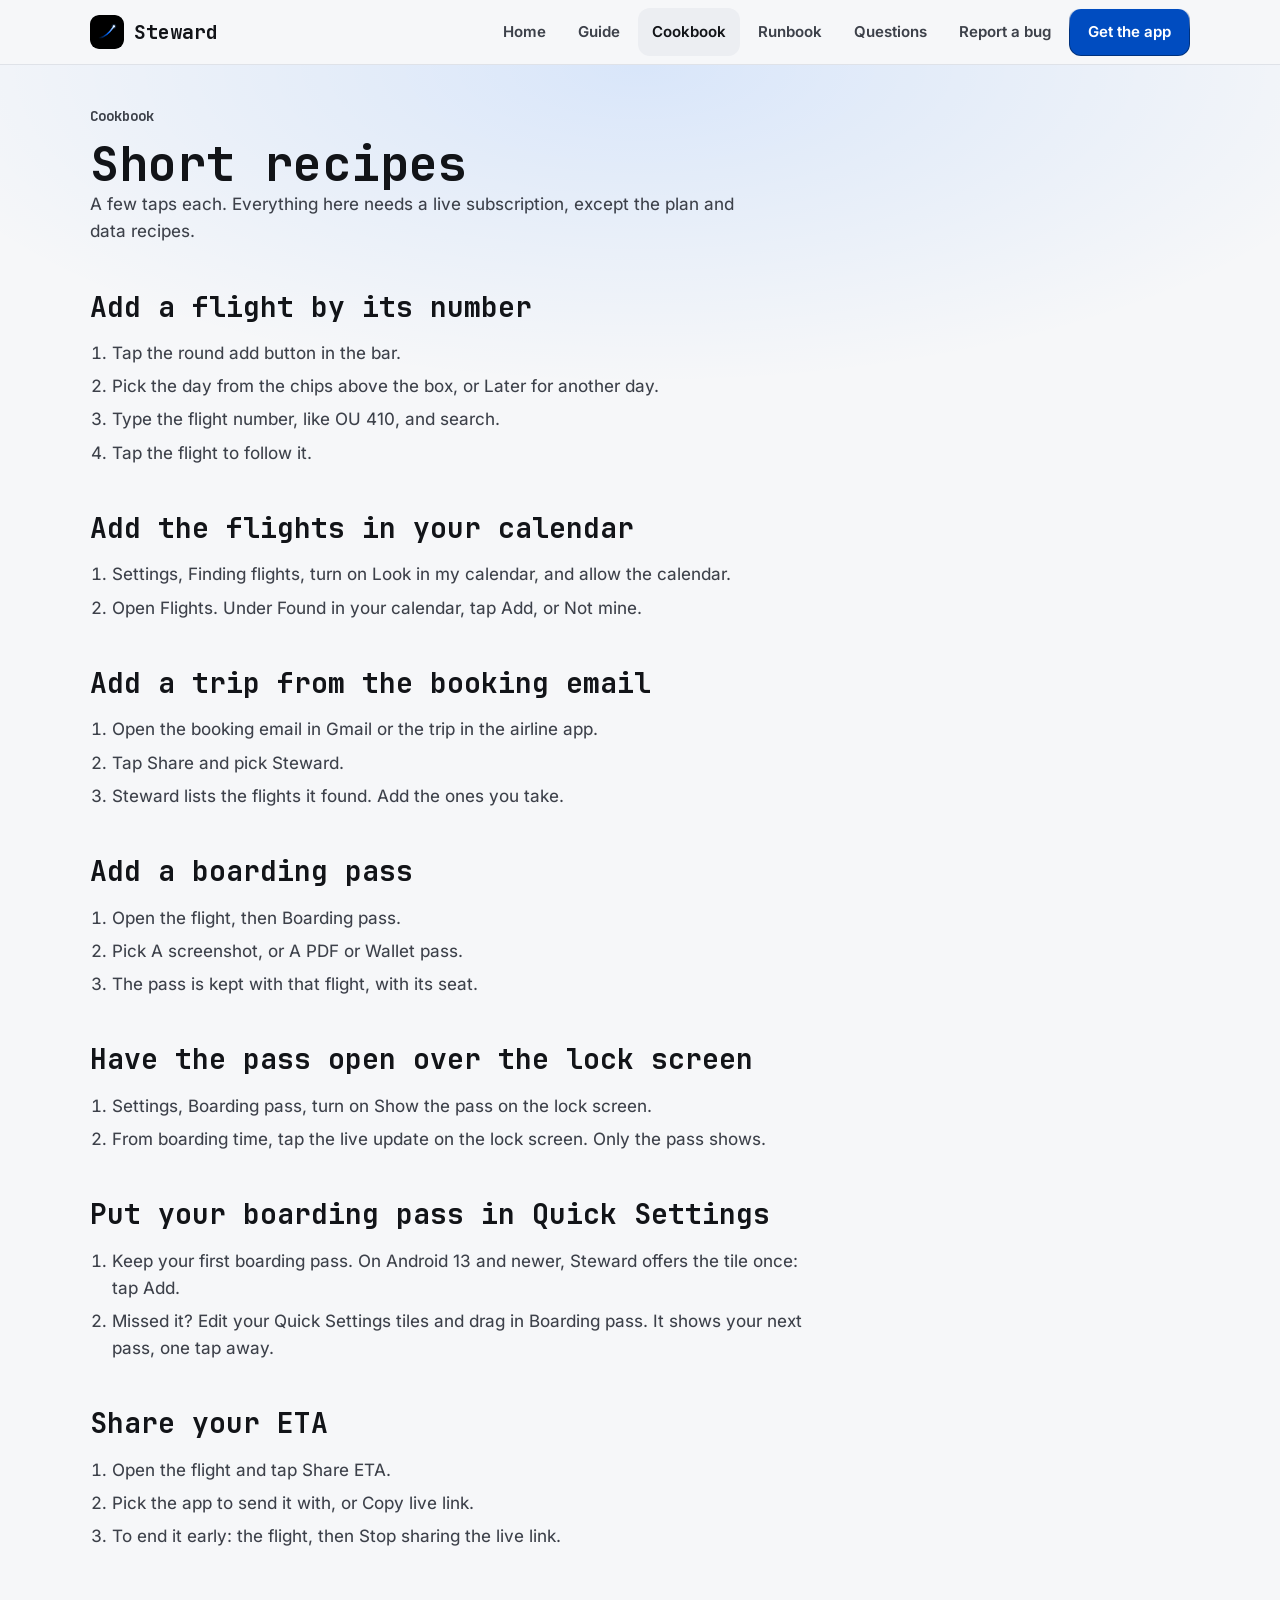
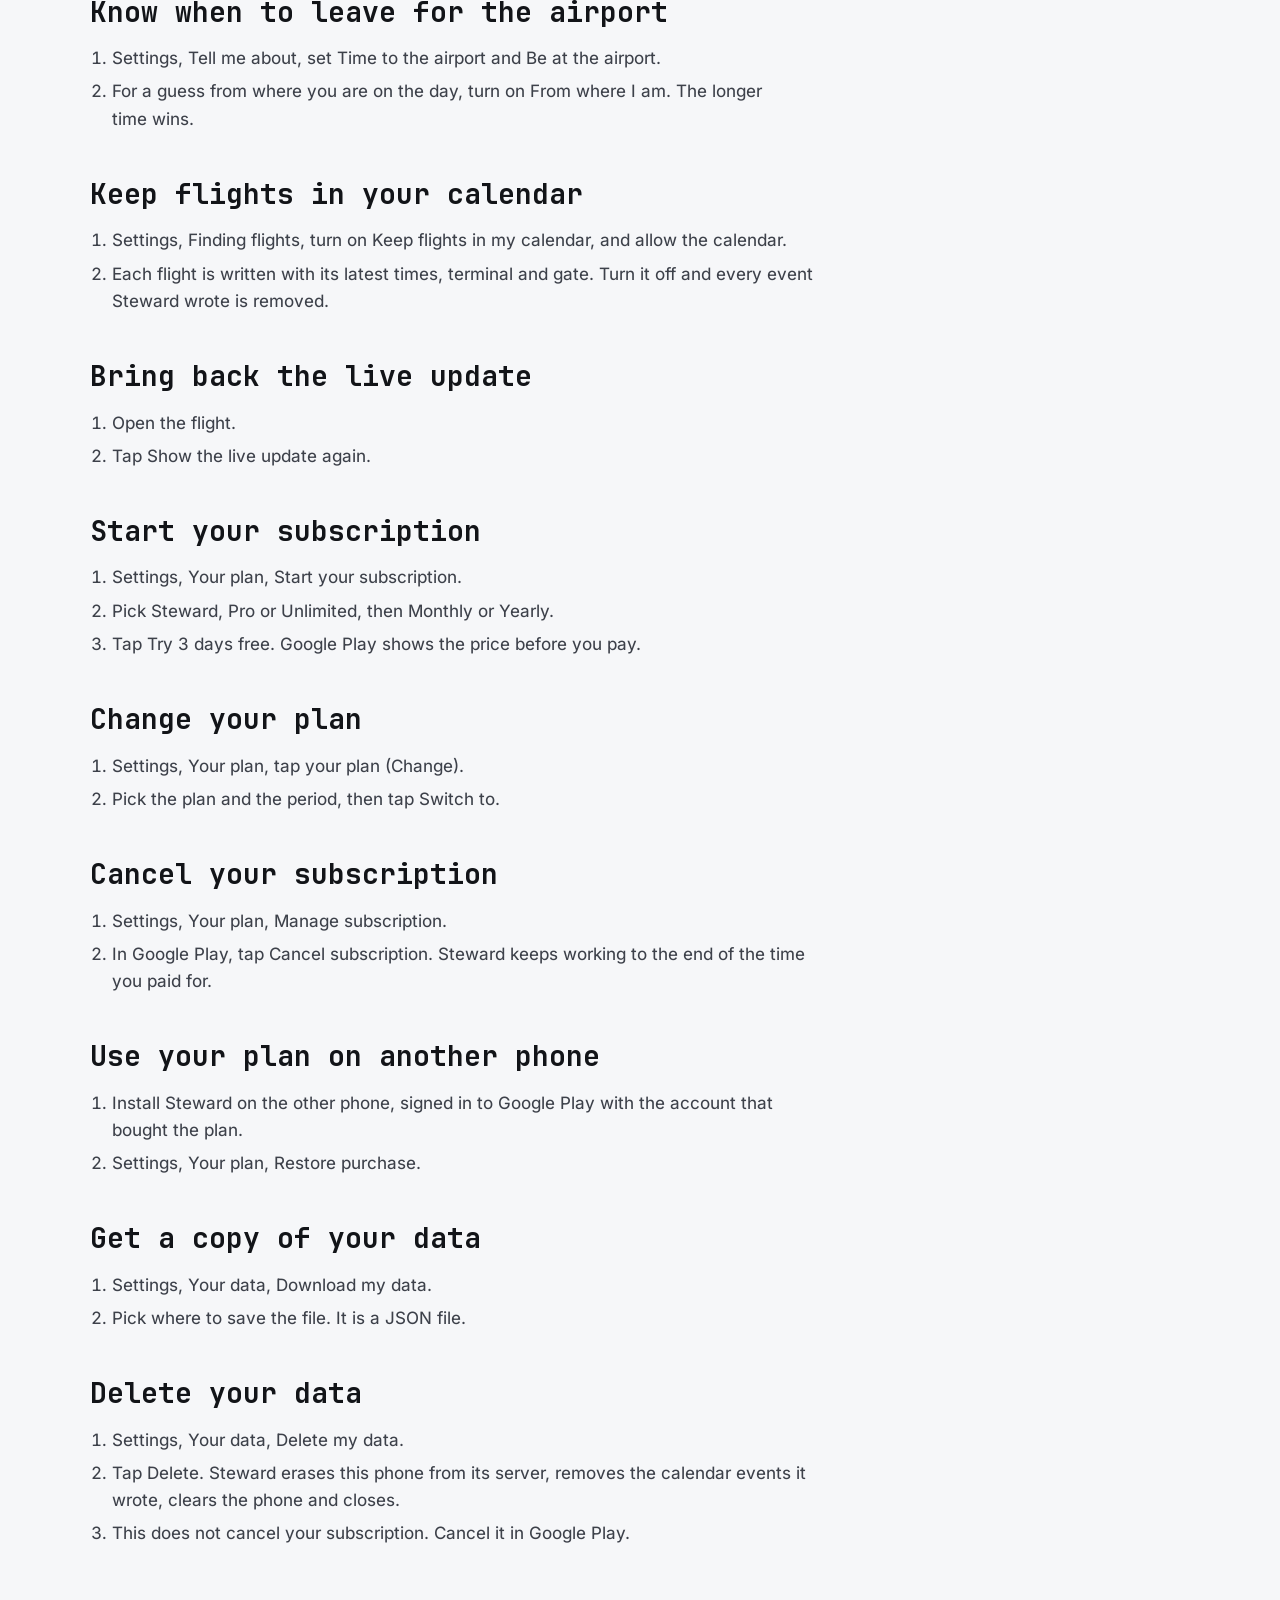
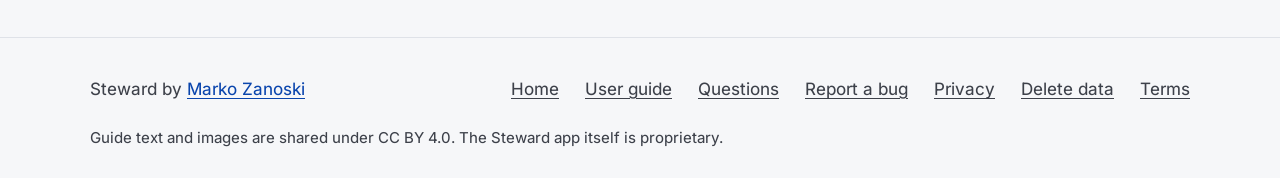
==== docs/cookbook.html @ 2d5c079e "Add the Steward user guide, cookbook, runbook, questions and issue forms The public home for Steward" ====
<!doctype html>
<html lang="en">
<head>
<meta charset="utf-8">
<meta name="viewport" content="width=device-width, initial-scale=1, viewport-fit=cover">
<title>Cookbook · Steward user guide</title>
<meta name="description" content="Short Steward recipes: add a flight, read a boarding pass, share your ETA, get the pass on the lock screen, keep flights in your calendar, change or cancel your plan, and delete your data.">
<meta name="theme-color" content="#f6f7f9" media="(prefers-color-scheme: light)">
<meta name="theme-color" content="#000000" media="(prefers-color-scheme: dark)">
<meta property="og:title" content="Cookbook · Steward user guide">
<meta property="og:description" content="Short Steward recipes: add a flight, read a boarding pass, share your ETA, get the pass on the lock screen, keep flights in your calendar, change or cancel your plan, and delete your data.">
<link rel="icon" href="img/icon.svg" type="image/svg+xml">
<link rel="preload" href="fonts/jetbrains-mono-bold.woff2" as="font" type="font/woff2" crossorigin>
<link rel="preload" href="fonts/inter-regular.woff2" as="font" type="font/woff2" crossorigin>
<style>:root {
color-scheme: light dark;
--zs-fill: #004cc0;
--zs-on-fill: #ffffff;
--zs-glow: #0068ff;
--zs-mono: "JetBrains Mono", ui-monospace, "SF Mono", Menlo, Consolas, monospace;
--zs-sans: "Inter", system-ui, -apple-system, "Segoe UI", Roboto, sans-serif;
--zs-fs: 1;
--zs-type-screen-title: calc(27px * var(--zs-fs));
--zs-type-app-bar-title: calc(22px * var(--zs-fs));
--zs-type-pro-headline: calc(22px * var(--zs-fs));
--zs-type-sheet-title: calc(18px * var(--zs-fs));
--zs-type-sheet-title-big: calc(22px * var(--zs-fs));
--zs-type-section-label: calc(13px * var(--zs-fs));
--zs-type-panel-value: calc(19px * var(--zs-fs));
--zs-type-number: calc(20px * var(--zs-fs));
--zs-type-version: calc(17px * var(--zs-fs));
--zs-type-body: calc(15px * var(--zs-fs));
--zs-type-key: calc(15px * var(--zs-fs));
--zs-type-key-main: calc(16px * var(--zs-fs));
--zs-type-header-key: calc(13px * var(--zs-fs));
--zs-type-item-name: calc(15px * var(--zs-fs));
--zs-type-feature-name: calc(15px * var(--zs-fs));
--zs-type-pitch: calc(14.5px * var(--zs-fs));
--zs-type-hint: calc(14px * var(--zs-fs));
--zs-type-small: calc(13.5px * var(--zs-fs));
--zs-type-feature-line: calc(13px * var(--zs-fs));
--zs-type-nav-label: calc(12.5px * var(--zs-fs));
--zs-type-chip: calc(12.5px * var(--zs-fs));
--zs-type-meta: calc(12.5px * var(--zs-fs));
--zs-type-axis: calc(12px * var(--zs-fs));
--zs-r-plate: 16px;
--zs-r-key: 14px;
--zs-r-key-focus-inner: 10px;
--zs-r-header-key: 12px;
--zs-r-icon-button: 12px;
--zs-r-row: 12px;
--zs-r-note: 12px;
--zs-r-theme-tile: 14px;
--zs-r-tile-preview: 9px;
--zs-r-feature-tile: 10px;
--zs-r-list-icon: 10px;
--zs-r-sheet-top: 24px;
--zs-r-grab: 4px;
--zs-r-pill: 999px;
--zs-r-chip: 999px;
--zs-r-switch: 999px;
--zs-key-h: 52px;
--zs-header-key-h: 48px;
--zs-touch: 48px;
--zs-row-h: 52px;
--zs-item-h: 56px;
--zs-nav-item-h: 56px;
--zs-pill-w: 60px;
--zs-pill-h: 32px;
--zs-pro-row-h: 60px;
--zs-content-max: 1100px;
--zs-press-ms: 70ms;
--zs-release-ms: 140ms;
--zs-look-ms: 250ms;
--zs-pill-ms: 200ms;
--zs-s0: 2px;
--zs-s1: 4px;
--zs-s2: 6px;
--zs-s3: 8px;
--zs-s4: 10px;
--zs-s5: 12px;
--zs-s6: 14px;
--zs-s7: 16px;
--zs-s8: 18px;
--zs-s9: 22px;
--zs-s10: 26px;
--zs-s11: 28px;
--zs-s12: 32px;
--zs-s13: 48px;
--zs-ground: #f6f7f9;
--zs-plate: #ffffff;
--zs-well: #eceef2;
--zs-line: #dfe2e8;
--zs-edge: #7b808c;
--zs-bevel: #ffffff;
--zs-text: #121418;
--zs-soft: #3d414a;
--zs-blue: #0a45ad;
--zs-on-blue: #ffffff;
--zs-ok: #0a5530;
--zs-warn: #5c3a00;
--zs-bad: #931313;
--zs-scrim: rgba(18,20,24,.38);
--zs-chosen: #e8f0ff;
--zs-on-chosen: #0a3f9e;
--zs-risky-fill: #fde8e7;
--zs-risky-text: #8a1010;
--zs-risky-line: #d42a20;
--zs-live-dot: #1a7f4b;
}
@media (prefers-color-scheme: dark) {
:root:not([data-look]), :root[data-look="auto"] {
--zs-ground: #000000;
--zs-plate: #0d0d10;
--zs-well: #16171b;
--zs-line: #24252b;
--zs-edge: #646771;
--zs-bevel: #34363e;
--zs-text: #ffffff;
--zs-soft: #b6b8c0;
--zs-blue: #7aaeff;
--zs-on-blue: #04132e;
--zs-ok: #6fdc9b;
--zs-warn: #f2c06b;
--zs-bad: #ff9d97;
--zs-scrim: rgba(0,0,0,.6);
--zs-chosen: #0a2350;
--zs-on-chosen: #ffffff;
--zs-risky-fill: #2a0d10;
--zs-risky-text: #ffb4ae;
--zs-risky-line: #ff5a4f;
--zs-live-dot: #3ecf8e;
}
}
:root[data-look="light"] {
color-scheme: light;
--zs-ground: #f6f7f9;
--zs-plate: #ffffff;
--zs-well: #eceef2;
--zs-line: #dfe2e8;
--zs-edge: #7b808c;
--zs-bevel: #ffffff;
--zs-text: #121418;
--zs-soft: #3d414a;
--zs-blue: #0a45ad;
--zs-on-blue: #ffffff;
--zs-ok: #0a5530;
--zs-warn: #5c3a00;
--zs-bad: #931313;
--zs-scrim: rgba(18,20,24,.38);
--zs-chosen: #e8f0ff;
--zs-on-chosen: #0a3f9e;
--zs-risky-fill: #fde8e7;
--zs-risky-text: #8a1010;
--zs-risky-line: #d42a20;
--zs-live-dot: #1a7f4b;
}
:root[data-look="dark"] {
color-scheme: dark;
--zs-ground: #111215;
--zs-plate: #18191d;
--zs-well: #1f2126;
--zs-line: #2a2c33;
--zs-edge: #6c707b;
--zs-bevel: #3a3d46;
--zs-text: #eceef2;
--zs-soft: #b5b8c1;
--zs-blue: #86b6ff;
--zs-on-blue: #04132e;
--zs-ok: #6fdc9b;
--zs-warn: #f2c06b;
--zs-bad: #ff9d97;
--zs-scrim: rgba(0,0,0,.55);
--zs-chosen: #0a2350;
--zs-on-chosen: #ffffff;
--zs-risky-fill: #2a0d10;
--zs-risky-text: #ffb4ae;
--zs-risky-line: #ff5a4f;
--zs-live-dot: #3ecf8e;
}
:root[data-look="black"] {
color-scheme: dark;
--zs-ground: #000000;
--zs-plate: #0d0d10;
--zs-well: #16171b;
--zs-line: #24252b;
--zs-edge: #646771;
--zs-bevel: #34363e;
--zs-text: #ffffff;
--zs-soft: #b6b8c0;
--zs-blue: #7aaeff;
--zs-on-blue: #04132e;
--zs-ok: #6fdc9b;
--zs-warn: #f2c06b;
--zs-bad: #ff9d97;
--zs-scrim: rgba(0,0,0,.6);
--zs-chosen: #0a2350;
--zs-on-chosen: #ffffff;
--zs-risky-fill: #2a0d10;
--zs-risky-text: #ffb4ae;
--zs-risky-line: #ff5a4f;
--zs-live-dot: #3ecf8e;
}
@media (prefers-reduced-motion: reduce) { :root { --zs-press-ms: 0ms; --zs-release-ms: 0ms; --zs-look-ms: 0ms; --zs-pill-ms: 0ms; } }
@font-face { font-family: Inter; src: url(fonts/inter-regular.woff2) format("woff2"); font-weight: 400; font-display: swap; }
@font-face { font-family: Inter; src: url(fonts/inter-semibold.woff2) format("woff2"); font-weight: 600; font-display: swap; }
@font-face { font-family: "JetBrains Mono"; src: url(fonts/jetbrains-mono-bold.woff2) format("woff2"); font-weight: 700; font-display: swap; }
* { box-sizing: border-box; }
html { background: var(--zs-ground); scroll-behavior: smooth; -webkit-text-size-adjust: 100%; }
@media (prefers-reduced-motion: reduce) { html { scroll-behavior: auto; } }
body { margin: 0; color: var(--zs-text); background: var(--zs-ground); font: 400 1.0625rem/1.6 var(--zs-sans); -webkit-font-smoothing: antialiased; }
img, svg { display: block; max-width: 100%; }
a { color: var(--zs-blue); text-underline-offset: .2em; }
a:hover { text-decoration-thickness: 2px; }
:focus-visible { outline: 2px solid var(--zs-glow); outline-offset: 3px; border-radius: var(--zs-r-row); }
.skip { position: absolute; left: -999px; top: 8px; z-index: 20; background: var(--zs-fill); color: var(--zs-on-fill); padding: 12px 18px; border-radius: var(--zs-r-key); font-weight: 600; }
.skip:focus { left: 12px; }
.wrap { width: min(var(--zs-content-max), 100% - 40px); margin-inline: auto; }
h1, h2, .lbl { font-family: var(--zs-mono); font-weight: 700; letter-spacing: 0; margin: 0; }
h1, h2, h3 { text-wrap: balance; }
p, li, dd { text-wrap: pretty; }
h1 { font-size: clamp(2rem, 5.2vw, 3rem); line-height: 1.12; }
h2 { font-size: clamp(1.375rem, 3vw, 1.75rem); line-height: 1.2; margin: 44px 0 12px; }
h3, .h3 { font: 600 1.125rem/1.35 var(--zs-sans); margin: 0; }
.lbl { font-size: .875rem; color: var(--zs-soft); margin: 0 0 10px; }
p { margin: 0; }
p + p { margin-top: 12px; }
.bar { position: sticky; top: 0; z-index: 10; background: var(--zs-ground); border-bottom: 1px solid var(--zs-line); padding-top: env(safe-area-inset-top, 0px); }
.bar .wrap { display: flex; flex-wrap: wrap; align-items: center; justify-content: space-between; gap: 0 12px; min-height: 64px; padding-block: 8px; }
.brand { display: flex; align-items: center; gap: 10px; min-height: 48px; color: var(--zs-text); text-decoration: none; font: 700 1.25rem/1 var(--zs-mono); white-space: nowrap; }
.brand img { width: 34px; height: 34px; border-radius: 9px; }
.bar nav { display: flex; align-items: center; gap: 4px; }
.bar nav a { display: inline-flex; align-items: center; min-height: 48px; padding: 0 14px; border-radius: var(--zs-r-row); color: var(--zs-soft); font-weight: 600; font-size: .9375rem; text-decoration: none; white-space: nowrap; }
.bar nav a:hover, .bar nav a[aria-current] { color: var(--zs-text); background: var(--zs-well); }
@media (max-width: 760px) { .hide-s { display: none !important; } }
.key { display: inline-flex; align-items: center; justify-content: center; gap: 10px; min-height: var(--zs-key-h); padding: 0 22px; border-radius: var(--zs-r-key); border: 1px solid transparent; font: 600 1rem/1.2 var(--zs-sans); text-decoration: none; text-align: center; cursor: pointer; transition: transform var(--zs-release-ms) ease, filter var(--zs-release-ms) ease; }
.key:active { transform: scale(.97); transition-duration: var(--zs-press-ms); }
.key.filled, .bar nav a.key { color: var(--zs-on-fill); background: linear-gradient(var(--zs-fill), var(--zs-fill)) padding-box, linear-gradient(to bottom, rgba(255,255,255,.32), color-mix(in srgb, var(--zs-fill) 65%, #000) 45%) border-box; }
.key.filled:hover, .bar nav a.key:hover { color: var(--zs-on-fill); filter: brightness(1.08); }
.bar nav a.key { min-height: 48px; padding: 0 18px; border-radius: var(--zs-r-header-key); }
.key.tonal { color: var(--zs-text); background: linear-gradient(var(--zs-well), var(--zs-well)) padding-box, linear-gradient(to bottom, var(--zs-bevel), var(--zs-line) 45%) border-box; }
.keys { display: grid; gap: 10px; margin-top: 28px; max-width: 34rem; }
@media (min-width: 35em) { .keys { grid-auto-flow: column; grid-auto-columns: minmax(0, 1fr); } }
.plate { background: var(--zs-plate); border: 1px solid var(--zs-line); border-radius: var(--zs-r-plate); box-shadow: 0 1px 0 var(--zs-bevel) inset; }
.page { position: relative; isolation: isolate; padding-block: 40px 72px; }
.page::before { content: ""; position: absolute; inset: 0 0 auto; height: 320px; z-index: -1; pointer-events: none; background: radial-gradient(60% 100% at 50% 0%, color-mix(in srgb, var(--zs-glow) 12%, transparent), transparent); }
.lede { margin-top: 16px; max-width: 40rem; color: var(--zs-soft); font-size: clamp(1.0625rem, 1.8vw, 1.25rem); }
.doc { max-width: 46rem; overflow-wrap: break-word; }
.doc p, .doc li { color: var(--zs-soft); }
.doc strong, .doc b { color: var(--zs-text); font-weight: 600; }
.doc ul, .doc ol { padding-left: 1.3em; }
.doc li + li { margin-top: 6px; }
dl.rows { margin: 16px 0 0; padding: 4px 0; }
dl.rows > div { padding: 14px 18px; }
dl.rows > div + div { border-top: 1px solid var(--zs-line); }
dl.rows dt { font-weight: 600; color: var(--zs-text); }
dl.rows dd { margin: 2px 0 0; color: var(--zs-soft); }
.cards { display: grid; gap: 12px; margin-top: 24px; }
@media (min-width: 840px) { .cards { grid-template-columns: 1fr 1fr; } }
.card { padding: 22px; display: flex; flex-direction: column; gap: 6px; }
.card p { color: var(--zs-soft); }
.card .key { margin-top: auto; align-self: start; }
.card p:last-of-type { margin-bottom: 14px; }
.mail { color: var(--zs-text); }
.sr { position: absolute; width: 1px; height: 1px; overflow: hidden; clip-path: inset(50%); white-space: nowrap; }
footer { border-top: 1px solid var(--zs-line); padding: 28px 0 calc(28px + env(safe-area-inset-bottom, 0px)); color: var(--zs-soft); }
footer .wrap { display: flex; flex-wrap: wrap; gap: 12px 24px; justify-content: space-between; align-items: center; }
footer nav { display: flex; flex-wrap: wrap; gap: 2px; margin-inline: -12px; }
footer nav a { display: inline-flex; align-items: center; min-height: 48px; padding: 0 12px; color: var(--zs-soft); border-radius: var(--zs-r-row); }
footer nav a:hover, footer nav a[aria-current] { color: var(--zs-text); }
footer .lic { flex-basis: 100%; font-size: .9375rem; }
@media (min-width: 2200px) { html { font-size: 130%; } .wrap { width: min(1600px, 100% - 96px); } }
@media (min-width: 3200px) { html { font-size: 180%; } .wrap { width: min(2400px, 100% - 160px); } }
@media (prefers-reduced-motion: reduce) { .key { transition: none; } .key:active { transform: none; } }</style>
</head>
<body>
<a class="skip" href="#main">Skip to content</a>
<header class="bar">
  <div class="wrap">
    <a class="brand" href="index.html"><img src="img/icon.svg" alt="" width="34" height="34"><span>Steward</span></a>
    <nav aria-label="Guide pages"><a class="hide-s" href="index.html">Home</a><a class="hide-s" href="guide.html">Guide</a><a class="hide-s" href="cookbook.html" aria-current="page">Cookbook</a><a class="hide-s" href="runbook.html">Runbook</a><a class="hide-s" href="faq.html">Questions</a><a class="hide-s" href="report.html">Report a bug</a><a class="key" href="https://play.google.com/store/apps/details?id=com.zanoshky.steward">Get the app</a></nav>
  </div>
</header>
<main id="main" class="page">
  <div class="wrap">

    <div class="doc">
    <p class="lbl">Cookbook</p>
    <h1>Short recipes</h1>
    <p>A few taps each. Everything here needs a live subscription, except the plan and data recipes.</p>

    <h2>Add a flight by its number</h2>
    <ol><li>Tap the round add button in the bar.</li><li>Pick the day from the chips above the box, or Later for another day.</li><li>Type the flight number, like OU 410, and search.</li><li>Tap the flight to follow it.</li></ol>

    <h2>Add the flights in your calendar</h2>
    <ol><li>Settings, Finding flights, turn on Look in my calendar, and allow the calendar.</li><li>Open Flights. Under Found in your calendar, tap Add, or Not mine.</li></ol>

    <h2>Add a trip from the booking email</h2>
    <ol><li>Open the booking email in Gmail or the trip in the airline app.</li><li>Tap Share and pick Steward.</li><li>Steward lists the flights it found. Add the ones you take.</li></ol>

    <h2>Add a boarding pass</h2>
    <ol><li>Open the flight, then Boarding pass.</li><li>Pick A screenshot, or A PDF or Wallet pass.</li><li>The pass is kept with that flight, with its seat.</li></ol>

    <h2>Have the pass open over the lock screen</h2>
    <ol><li>Settings, Boarding pass, turn on Show the pass on the lock screen.</li><li>From boarding time, tap the live update on the lock screen. Only the pass shows.</li></ol>

    <h2>Put your boarding pass in Quick Settings</h2>
    <ol><li>Keep your first boarding pass. On Android 13 and newer, Steward offers the tile once: tap Add.</li><li>Missed it? Edit your Quick Settings tiles and drag in Boarding pass. It shows your next pass, one tap away.</li></ol>

    <h2>Share your ETA</h2>
    <ol><li>Open the flight and tap Share ETA.</li><li>Pick the app to send it with, or Copy live link.</li><li>To end it early: the flight, then Stop sharing the live link.</li></ol>

    <h2>Know when to leave for the airport</h2>
    <ol><li>Settings, Tell me about, set Time to the airport and Be at the airport.</li><li>For a guess from where you are on the day, turn on From where I am. The longer time wins.</li></ol>

    <h2>Keep flights in your calendar</h2>
    <ol><li>Settings, Finding flights, turn on Keep flights in my calendar, and allow the calendar.</li><li>Each flight is written with its latest times, terminal and gate. Turn it off and every event Steward wrote is removed.</li></ol>

    <h2>Bring back the live update</h2>
    <ol><li>Open the flight.</li><li>Tap Show the live update again.</li></ol>

    <h2>Start your subscription</h2>
    <ol><li>Settings, Your plan, Start your subscription.</li><li>Pick Steward, Pro or Unlimited, then Monthly or Yearly.</li><li>Tap Try 3 days free. Google Play shows the price before you pay.</li></ol>

    <h2>Change your plan</h2>
    <ol><li>Settings, Your plan, tap your plan (Change).</li><li>Pick the plan and the period, then tap Switch to.</li></ol>

    <h2>Cancel your subscription</h2>
    <ol><li>Settings, Your plan, Manage subscription.</li><li>In Google Play, tap Cancel subscription. Steward keeps working to the end of the time you paid for.</li></ol>

    <h2>Use your plan on another phone</h2>
    <ol><li>Install Steward on the other phone, signed in to Google Play with the account that bought the plan.</li><li>Settings, Your plan, Restore purchase.</li></ol>

    <h2>Get a copy of your data</h2>
    <ol><li>Settings, Your data, Download my data.</li><li>Pick where to save the file. It is a JSON file.</li></ol>

    <h2>Delete your data</h2>
    <ol><li>Settings, Your data, Delete my data.</li><li>Tap Delete. Steward erases this phone from its server, removes the calendar events it wrote, clears the phone and closes.</li><li>This does not cancel your subscription. Cancel it in Google Play.</li></ol>
    </div>

  </div>
</main>
<footer>
  <div class="wrap">
    <span>Steward by <a href="https://zanoski.com">Marko Zanoski</a></span>
    <nav aria-label="Footer"><a href="https://steward.zanoski.com">Home</a><a href="index.html">User guide</a><a href="faq.html">Questions</a><a href="report.html">Report a bug</a><a href="https://steward.zanoski.com/privacy">Privacy</a><a href="https://steward.zanoski.com/delete">Delete data</a><a href="https://steward.zanoski.com/terms">Terms</a></nav>
    <p class="lic">Guide text and images are shared under CC BY 4.0. The Steward app itself is proprietary.</p>
  </div>
</footer>
</body>
</html>
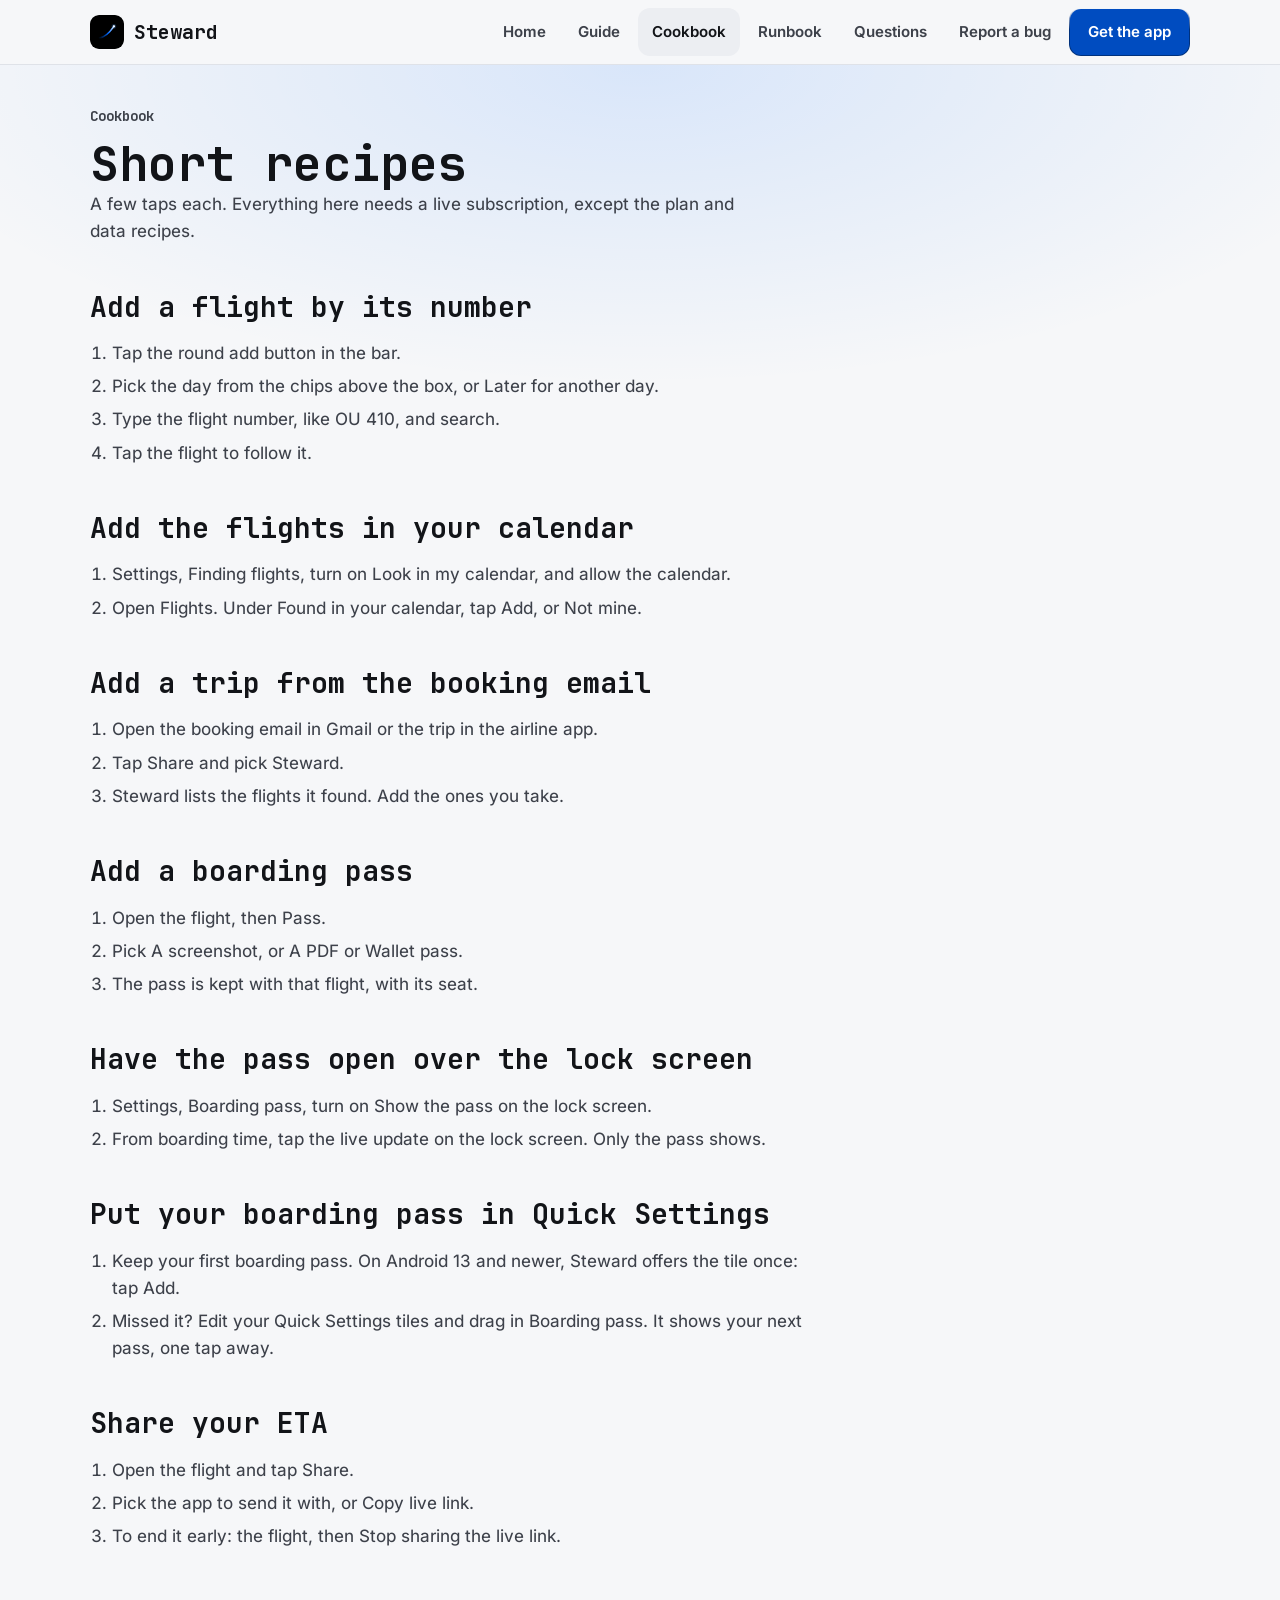
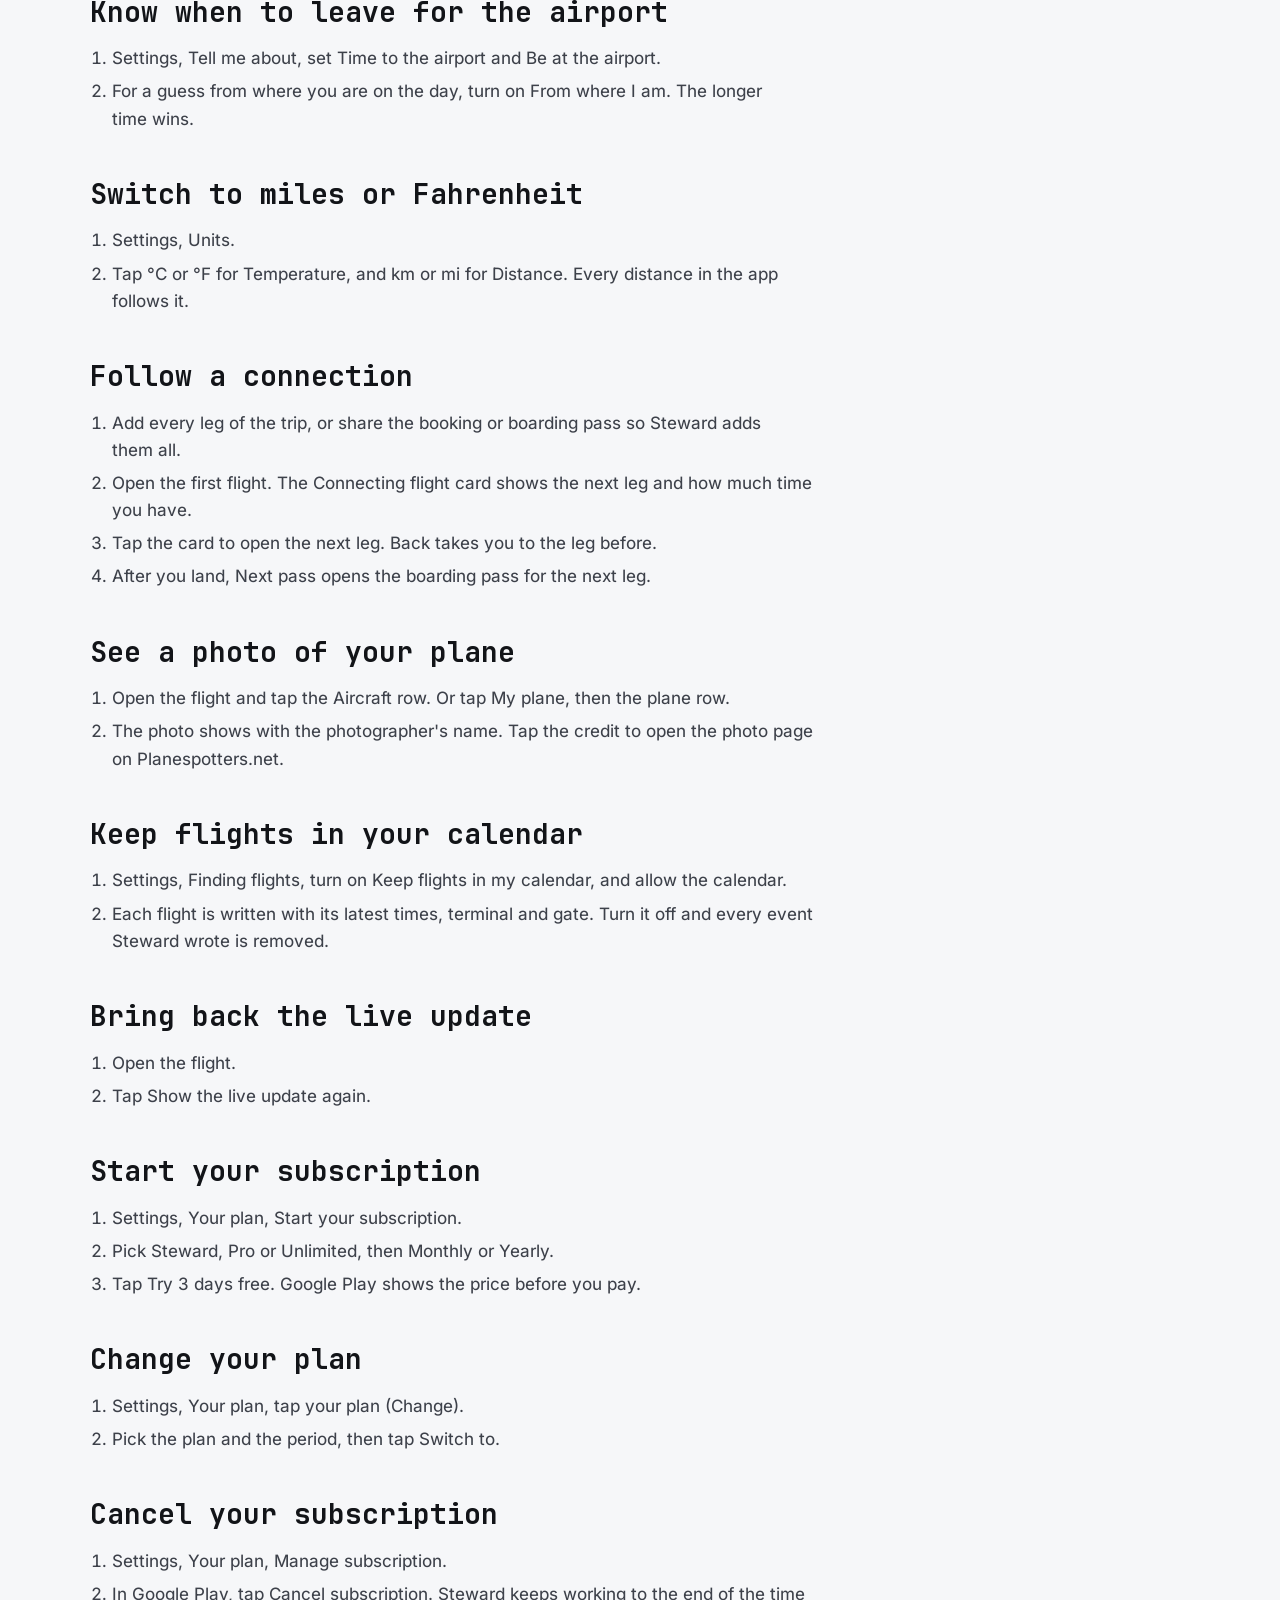
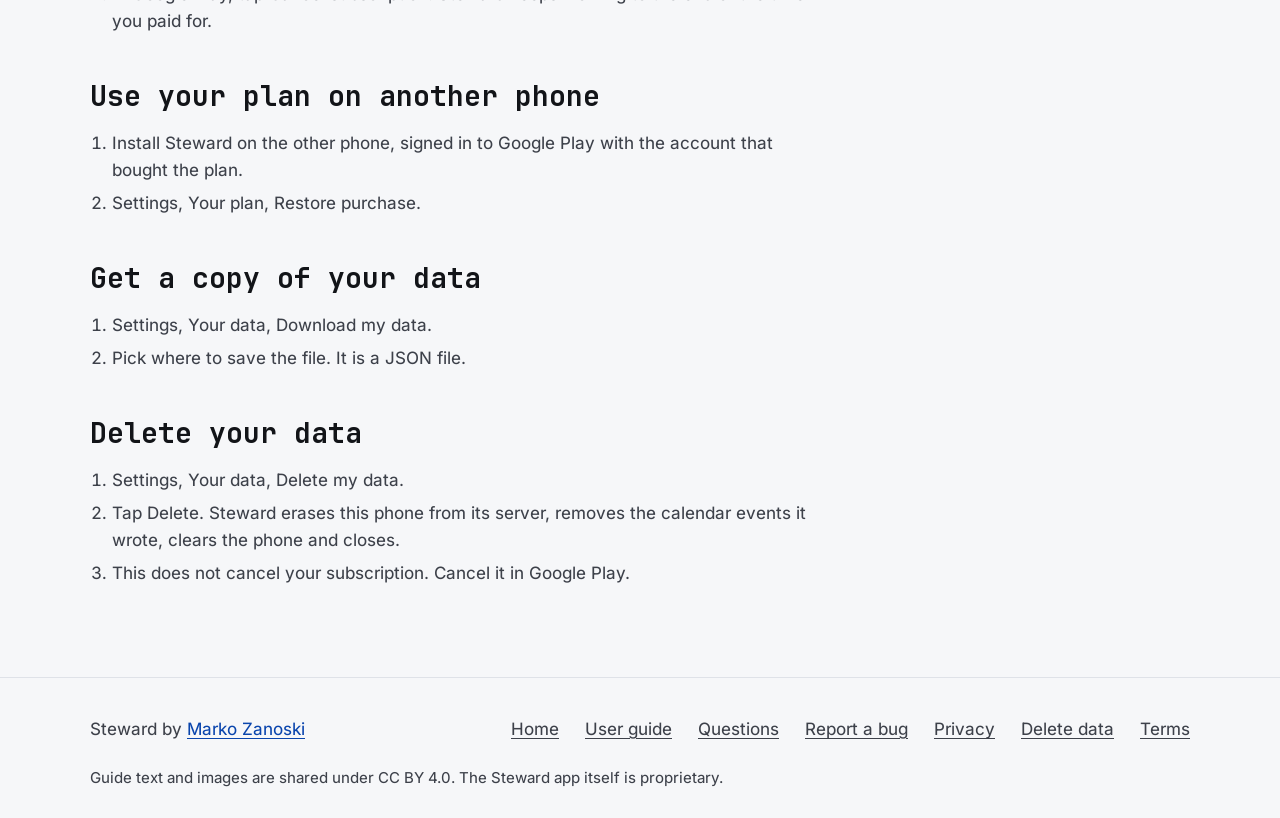
==== commit 508a32f9: "Guide follows the app: four alert switches, Units, connections and plane photos The app now groups a" ====
--- a/docs/cookbook.html
+++ b/docs/cookbook.html
@@ -4,11 +4,11 @@
 <meta charset="utf-8">
 <meta name="viewport" content="width=device-width, initial-scale=1, viewport-fit=cover">
 <title>Cookbook · Steward user guide</title>
-<meta name="description" content="Short Steward recipes: add a flight, read a boarding pass, share your ETA, get the pass on the lock screen, keep flights in your calendar, change or cancel your plan, and delete your data.">
+<meta name="description" content="Short Steward recipes: add a flight, read a boarding pass, share your ETA, switch units, follow a connection, see your plane, get the pass on the lock screen, keep flights in your calendar, change or cancel your plan, and delete your data.">
 <meta name="theme-color" content="#f6f7f9" media="(prefers-color-scheme: light)">
 <meta name="theme-color" content="#000000" media="(prefers-color-scheme: dark)">
 <meta property="og:title" content="Cookbook · Steward user guide">
-<meta property="og:description" content="Short Steward recipes: add a flight, read a boarding pass, share your ETA, get the pass on the lock screen, keep flights in your calendar, change or cancel your plan, and delete your data.">
+<meta property="og:description" content="Short Steward recipes: add a flight, read a boarding pass, share your ETA, switch units, follow a connection, see your plane, get the pass on the lock screen, keep flights in your calendar, change or cancel your plan, and delete your data.">
 <link rel="icon" href="img/icon.svg" type="image/svg+xml">
 <link rel="preload" href="fonts/jetbrains-mono-bold.woff2" as="font" type="font/woff2" crossorigin>
 <link rel="preload" href="fonts/inter-regular.woff2" as="font" type="font/woff2" crossorigin>
@@ -299,7 +299,7 @@
     <ol><li>Open the booking email in Gmail or the trip in the airline app.</li><li>Tap Share and pick Steward.</li><li>Steward lists the flights it found. Add the ones you take.</li></ol>
 
     <h2>Add a boarding pass</h2>
-    <ol><li>Open the flight, then Boarding pass.</li><li>Pick A screenshot, or A PDF or Wallet pass.</li><li>The pass is kept with that flight, with its seat.</li></ol>
+    <ol><li>Open the flight, then Pass.</li><li>Pick A screenshot, or A PDF or Wallet pass.</li><li>The pass is kept with that flight, with its seat.</li></ol>
 
     <h2>Have the pass open over the lock screen</h2>
     <ol><li>Settings, Boarding pass, turn on Show the pass on the lock screen.</li><li>From boarding time, tap the live update on the lock screen. Only the pass shows.</li></ol>
@@ -308,10 +308,19 @@
     <ol><li>Keep your first boarding pass. On Android 13 and newer, Steward offers the tile once: tap Add.</li><li>Missed it? Edit your Quick Settings tiles and drag in Boarding pass. It shows your next pass, one tap away.</li></ol>
 
     <h2>Share your ETA</h2>
-    <ol><li>Open the flight and tap Share ETA.</li><li>Pick the app to send it with, or Copy live link.</li><li>To end it early: the flight, then Stop sharing the live link.</li></ol>
+    <ol><li>Open the flight and tap Share.</li><li>Pick the app to send it with, or Copy live link.</li><li>To end it early: the flight, then Stop sharing the live link.</li></ol>
 
     <h2>Know when to leave for the airport</h2>
     <ol><li>Settings, Tell me about, set Time to the airport and Be at the airport.</li><li>For a guess from where you are on the day, turn on From where I am. The longer time wins.</li></ol>
+
+    <h2>Switch to miles or Fahrenheit</h2>
+    <ol><li>Settings, Units.</li><li>Tap °C or °F for Temperature, and km or mi for Distance. Every distance in the app follows it.</li></ol>
+
+    <h2>Follow a connection</h2>
+    <ol><li>Add every leg of the trip, or share the booking or boarding pass so Steward adds them all.</li><li>Open the first flight. The Connecting flight card shows the next leg and how much time you have.</li><li>Tap the card to open the next leg. Back takes you to the leg before.</li><li>After you land, Next pass opens the boarding pass for the next leg.</li></ol>
+
+    <h2>See a photo of your plane</h2>
+    <ol><li>Open the flight and tap the Aircraft row. Or tap My plane, then the plane row.</li><li>The photo shows with the photographer's name. Tap the credit to open the photo page on Planespotters.net.</li></ol>
 
     <h2>Keep flights in your calendar</h2>
     <ol><li>Settings, Finding flights, turn on Keep flights in my calendar, and allow the calendar.</li><li>Each flight is written with its latest times, terminal and gate. Turn it off and every event Steward wrote is removed.</li></ol>
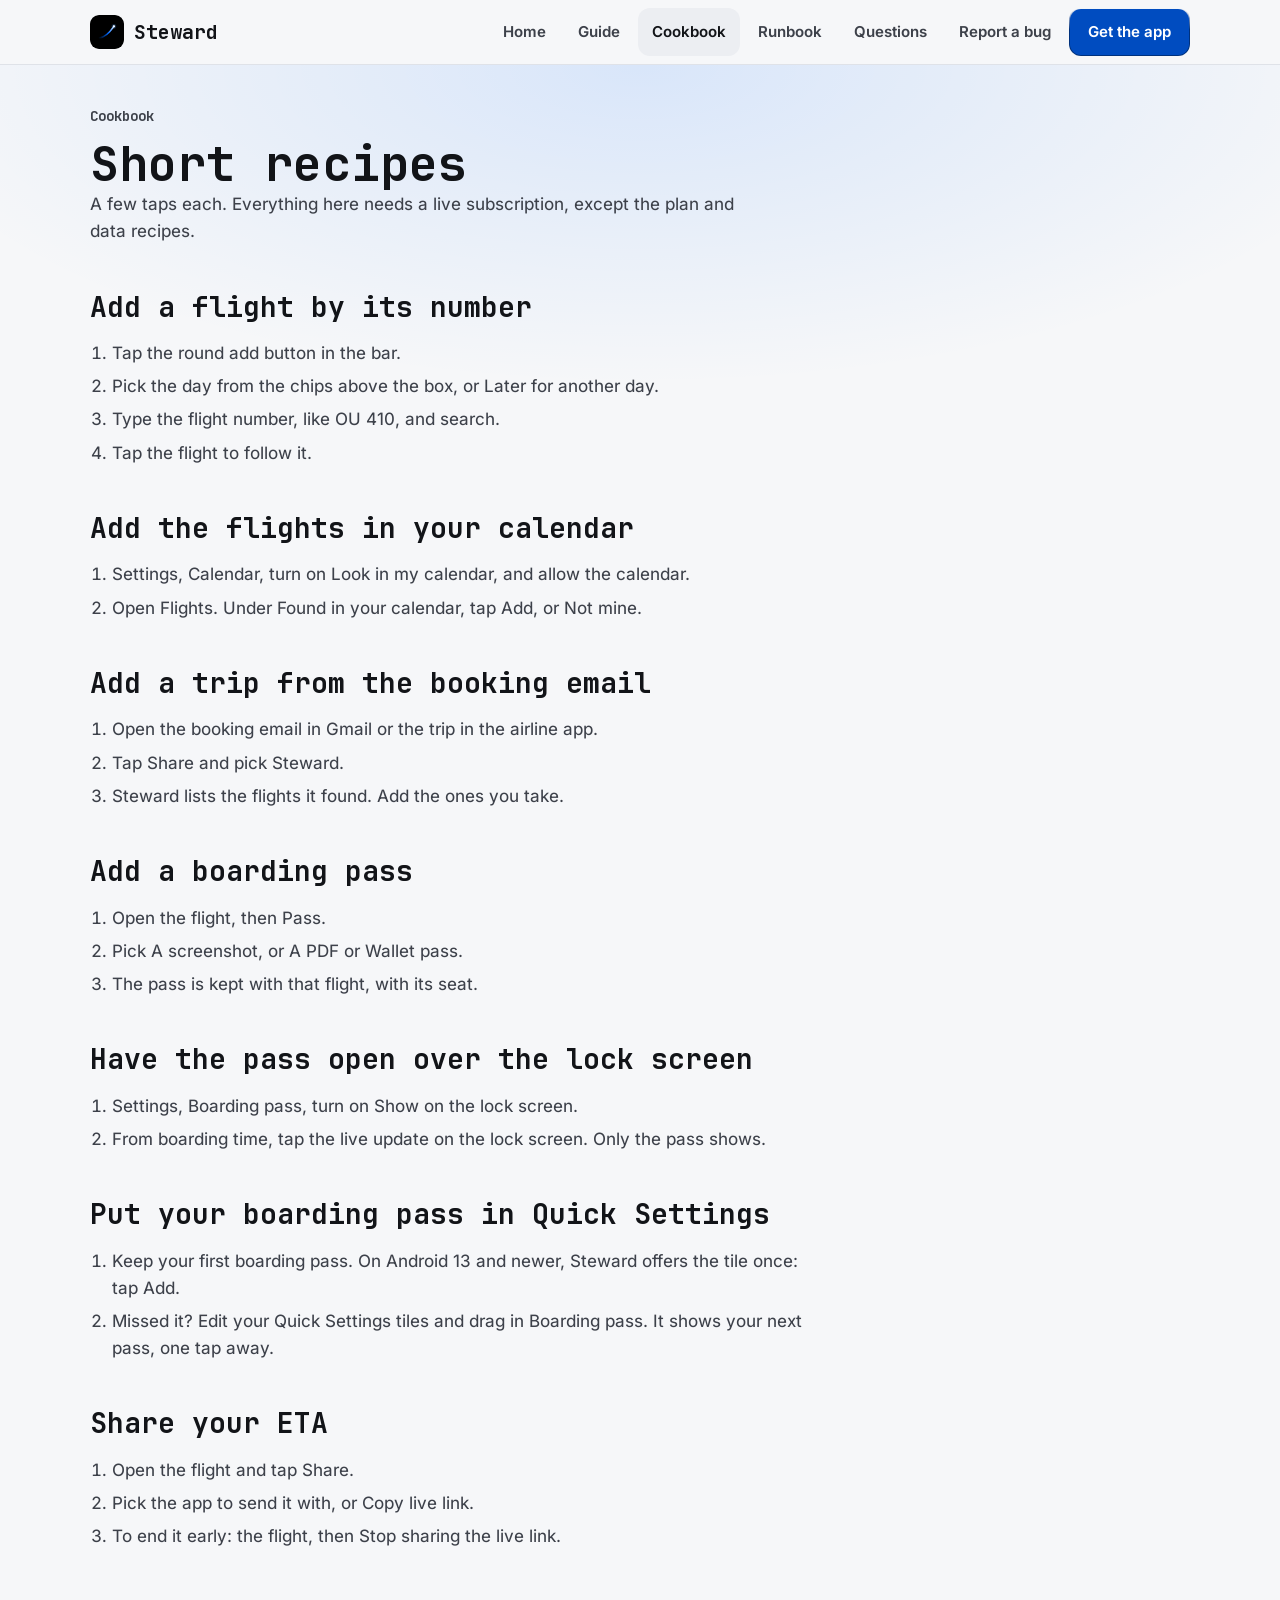
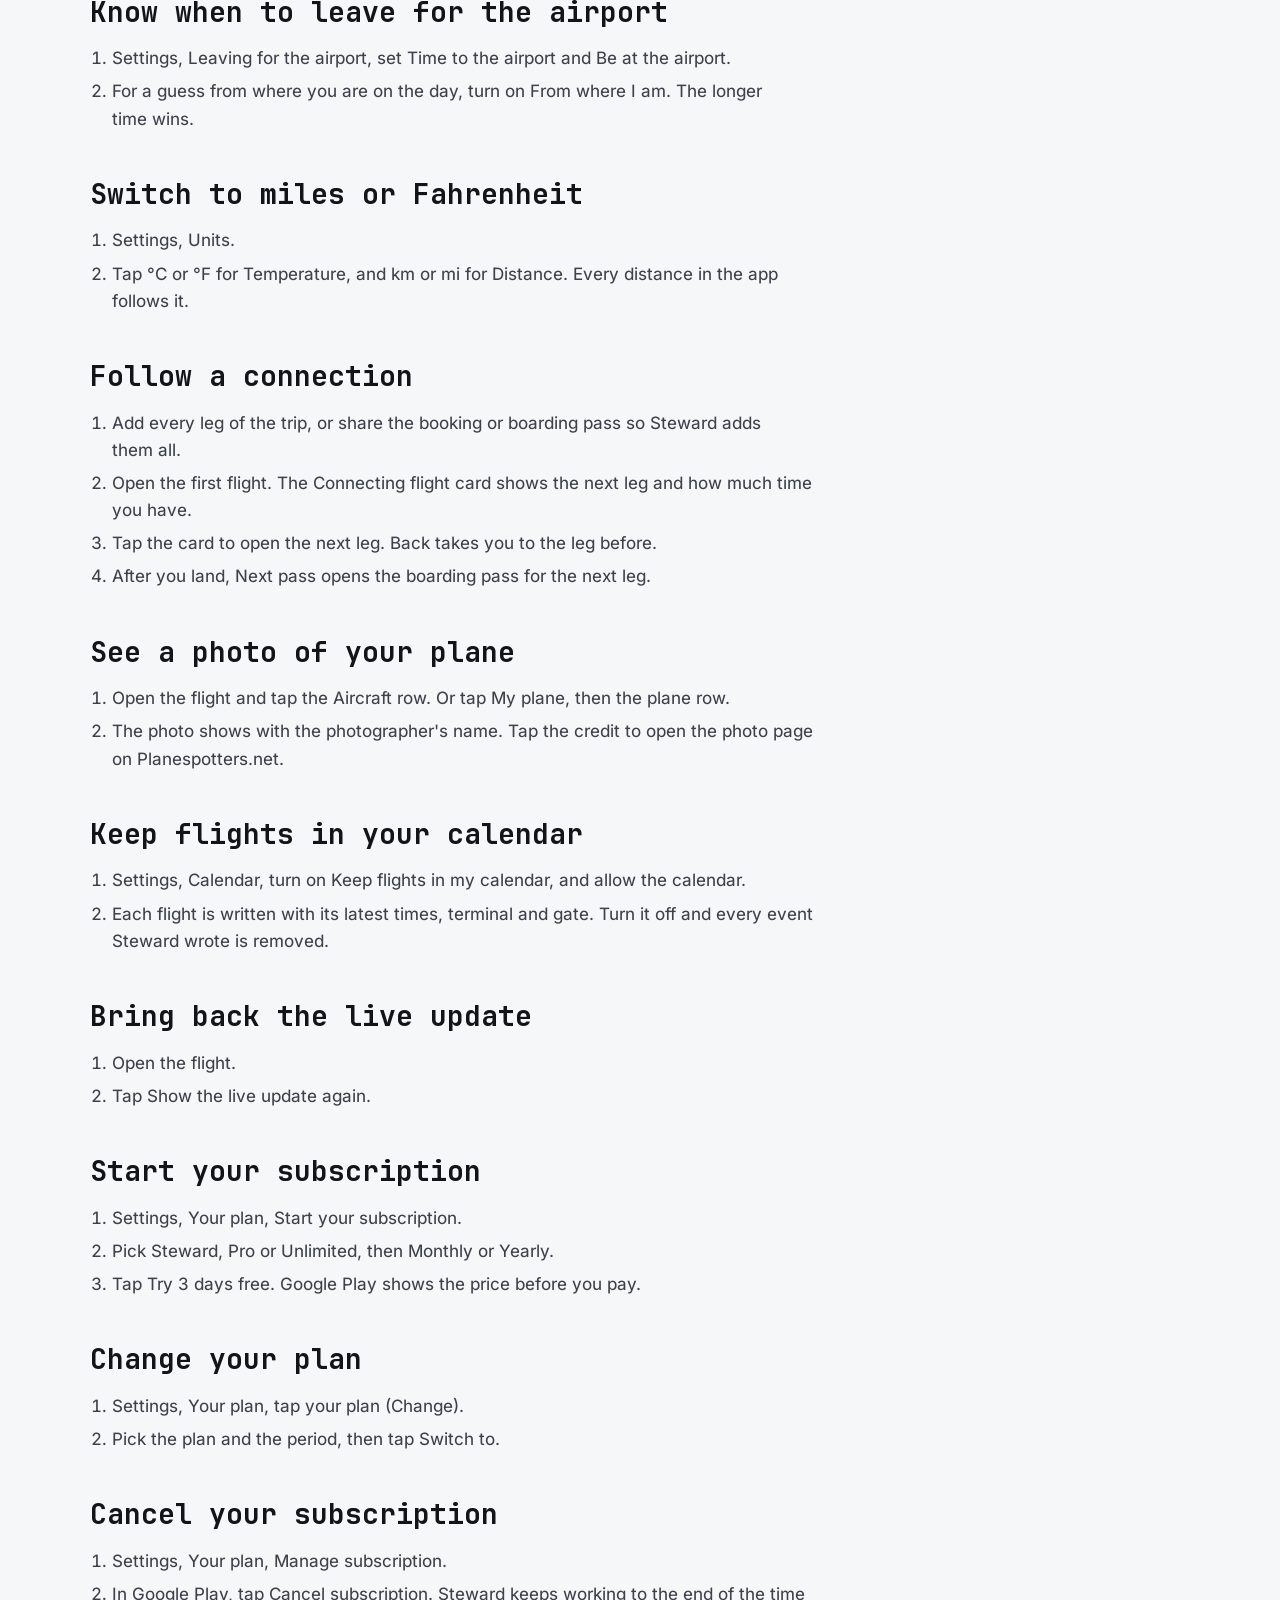
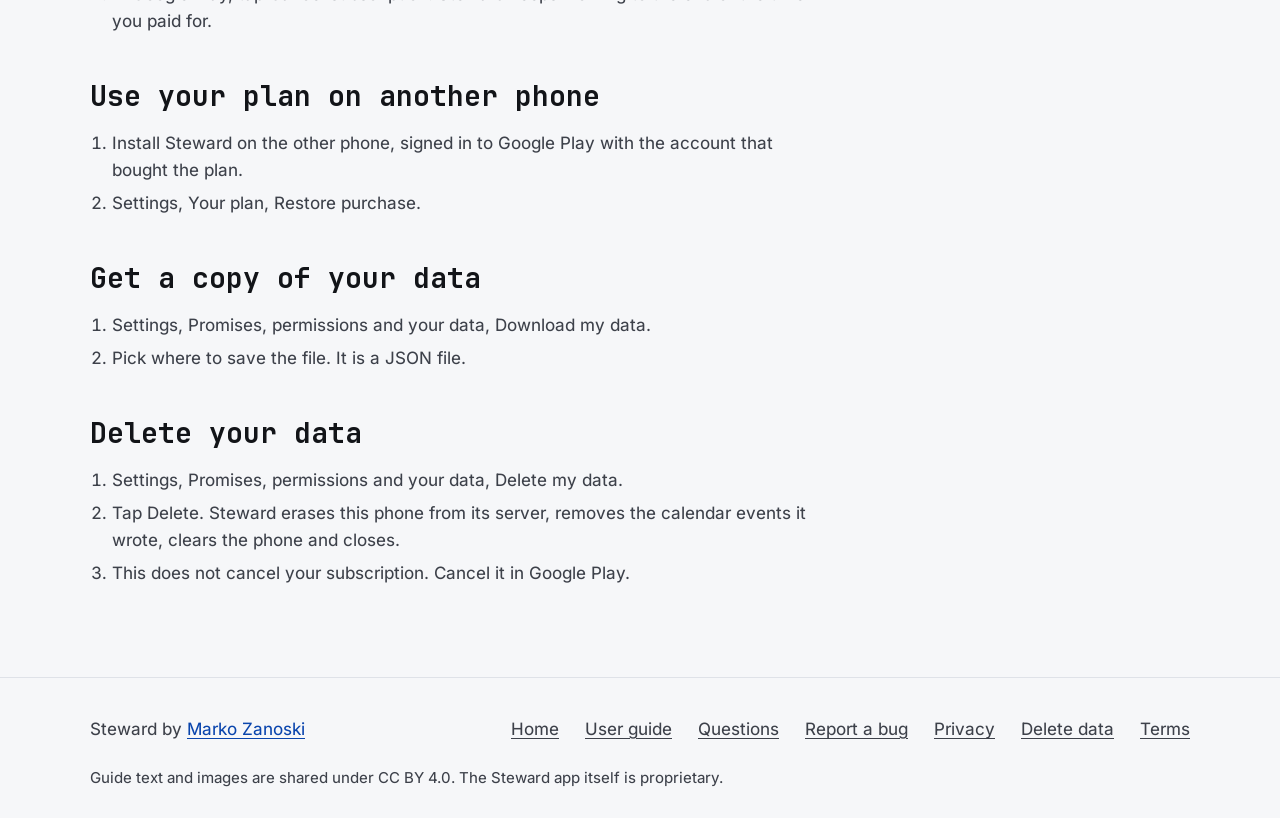
==== commit 6406b014: "Guide follows 1.0.3: the Settings list, offline, access codes" ====
--- a/docs/cookbook.html
+++ b/docs/cookbook.html
@@ -293,7 +293,7 @@
     <ol><li>Tap the round add button in the bar.</li><li>Pick the day from the chips above the box, or Later for another day.</li><li>Type the flight number, like OU 410, and search.</li><li>Tap the flight to follow it.</li></ol>
 
     <h2>Add the flights in your calendar</h2>
-    <ol><li>Settings, Finding flights, turn on Look in my calendar, and allow the calendar.</li><li>Open Flights. Under Found in your calendar, tap Add, or Not mine.</li></ol>
+    <ol><li>Settings, Calendar, turn on Look in my calendar, and allow the calendar.</li><li>Open Flights. Under Found in your calendar, tap Add, or Not mine.</li></ol>
 
     <h2>Add a trip from the booking email</h2>
     <ol><li>Open the booking email in Gmail or the trip in the airline app.</li><li>Tap Share and pick Steward.</li><li>Steward lists the flights it found. Add the ones you take.</li></ol>
@@ -302,7 +302,7 @@
     <ol><li>Open the flight, then Pass.</li><li>Pick A screenshot, or A PDF or Wallet pass.</li><li>The pass is kept with that flight, with its seat.</li></ol>
 
     <h2>Have the pass open over the lock screen</h2>
-    <ol><li>Settings, Boarding pass, turn on Show the pass on the lock screen.</li><li>From boarding time, tap the live update on the lock screen. Only the pass shows.</li></ol>
+    <ol><li>Settings, Boarding pass, turn on Show on the lock screen.</li><li>From boarding time, tap the live update on the lock screen. Only the pass shows.</li></ol>
 
     <h2>Put your boarding pass in Quick Settings</h2>
     <ol><li>Keep your first boarding pass. On Android 13 and newer, Steward offers the tile once: tap Add.</li><li>Missed it? Edit your Quick Settings tiles and drag in Boarding pass. It shows your next pass, one tap away.</li></ol>
@@ -311,7 +311,7 @@
     <ol><li>Open the flight and tap Share.</li><li>Pick the app to send it with, or Copy live link.</li><li>To end it early: the flight, then Stop sharing the live link.</li></ol>
 
     <h2>Know when to leave for the airport</h2>
-    <ol><li>Settings, Tell me about, set Time to the airport and Be at the airport.</li><li>For a guess from where you are on the day, turn on From where I am. The longer time wins.</li></ol>
+    <ol><li>Settings, Leaving for the airport, set Time to the airport and Be at the airport.</li><li>For a guess from where you are on the day, turn on From where I am. The longer time wins.</li></ol>
 
     <h2>Switch to miles or Fahrenheit</h2>
     <ol><li>Settings, Units.</li><li>Tap °C or °F for Temperature, and km or mi for Distance. Every distance in the app follows it.</li></ol>
@@ -323,7 +323,7 @@
     <ol><li>Open the flight and tap the Aircraft row. Or tap My plane, then the plane row.</li><li>The photo shows with the photographer's name. Tap the credit to open the photo page on Planespotters.net.</li></ol>
 
     <h2>Keep flights in your calendar</h2>
-    <ol><li>Settings, Finding flights, turn on Keep flights in my calendar, and allow the calendar.</li><li>Each flight is written with its latest times, terminal and gate. Turn it off and every event Steward wrote is removed.</li></ol>
+    <ol><li>Settings, Calendar, turn on Keep flights in my calendar, and allow the calendar.</li><li>Each flight is written with its latest times, terminal and gate. Turn it off and every event Steward wrote is removed.</li></ol>
 
     <h2>Bring back the live update</h2>
     <ol><li>Open the flight.</li><li>Tap Show the live update again.</li></ol>
@@ -341,10 +341,10 @@
     <ol><li>Install Steward on the other phone, signed in to Google Play with the account that bought the plan.</li><li>Settings, Your plan, Restore purchase.</li></ol>
 
     <h2>Get a copy of your data</h2>
-    <ol><li>Settings, Your data, Download my data.</li><li>Pick where to save the file. It is a JSON file.</li></ol>
+    <ol><li>Settings, Promises, permissions and your data, Download my data.</li><li>Pick where to save the file. It is a JSON file.</li></ol>
 
     <h2>Delete your data</h2>
-    <ol><li>Settings, Your data, Delete my data.</li><li>Tap Delete. Steward erases this phone from its server, removes the calendar events it wrote, clears the phone and closes.</li><li>This does not cancel your subscription. Cancel it in Google Play.</li></ol>
+    <ol><li>Settings, Promises, permissions and your data, Delete my data.</li><li>Tap Delete. Steward erases this phone from its server, removes the calendar events it wrote, clears the phone and closes.</li><li>This does not cancel your subscription. Cancel it in Google Play.</li></ol>
     </div>
 
   </div>
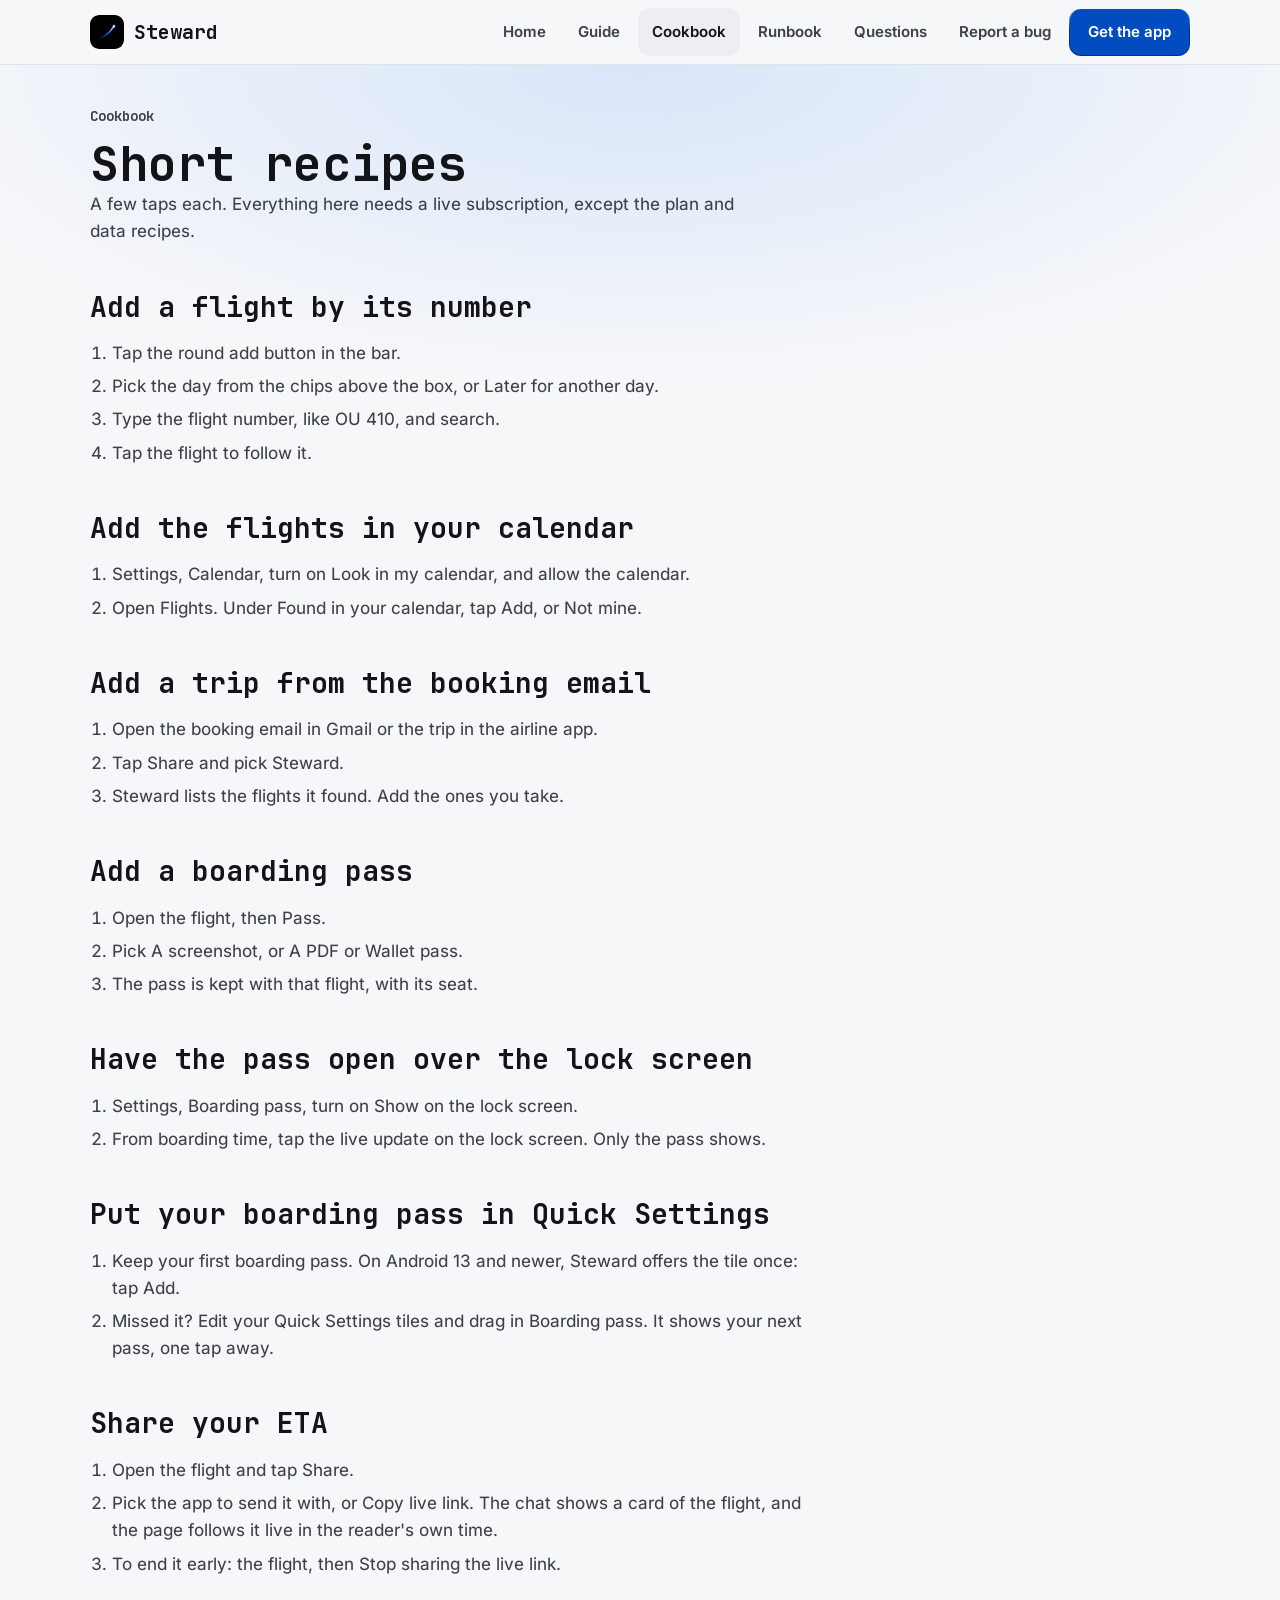
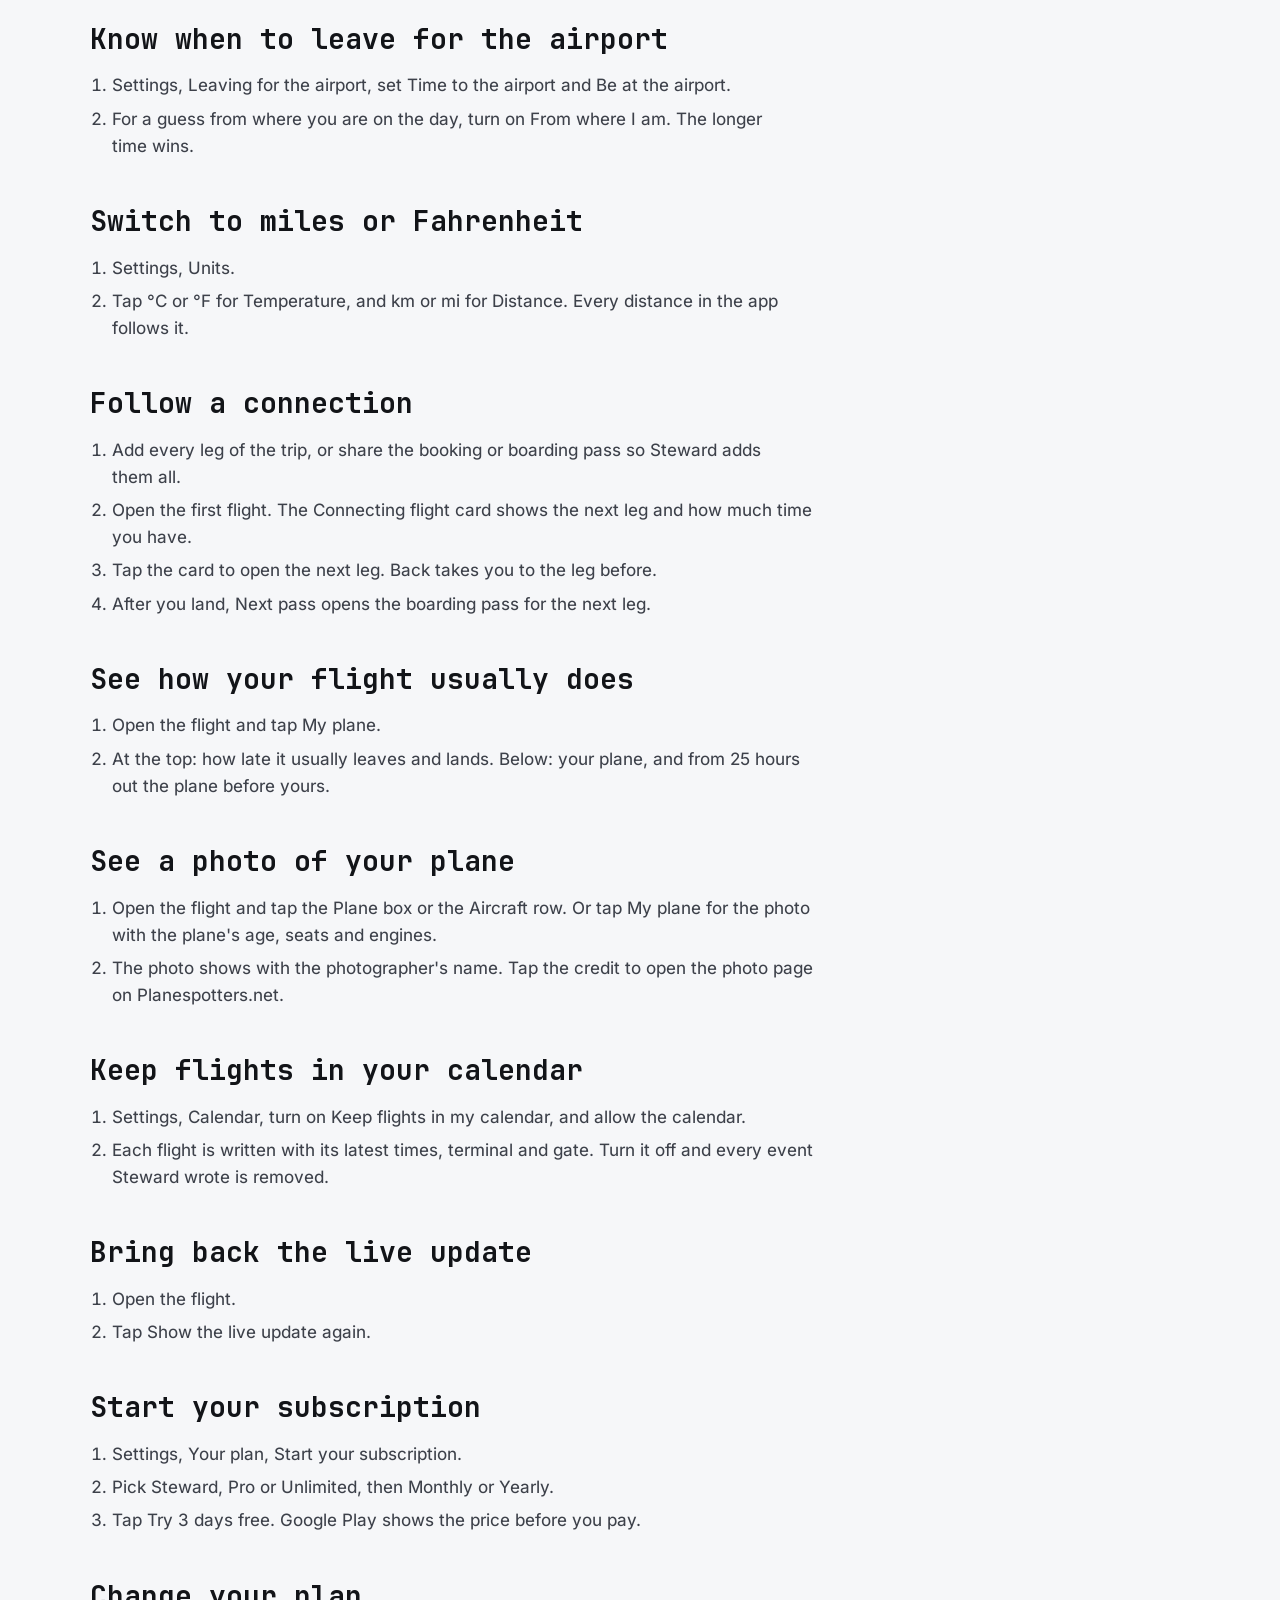
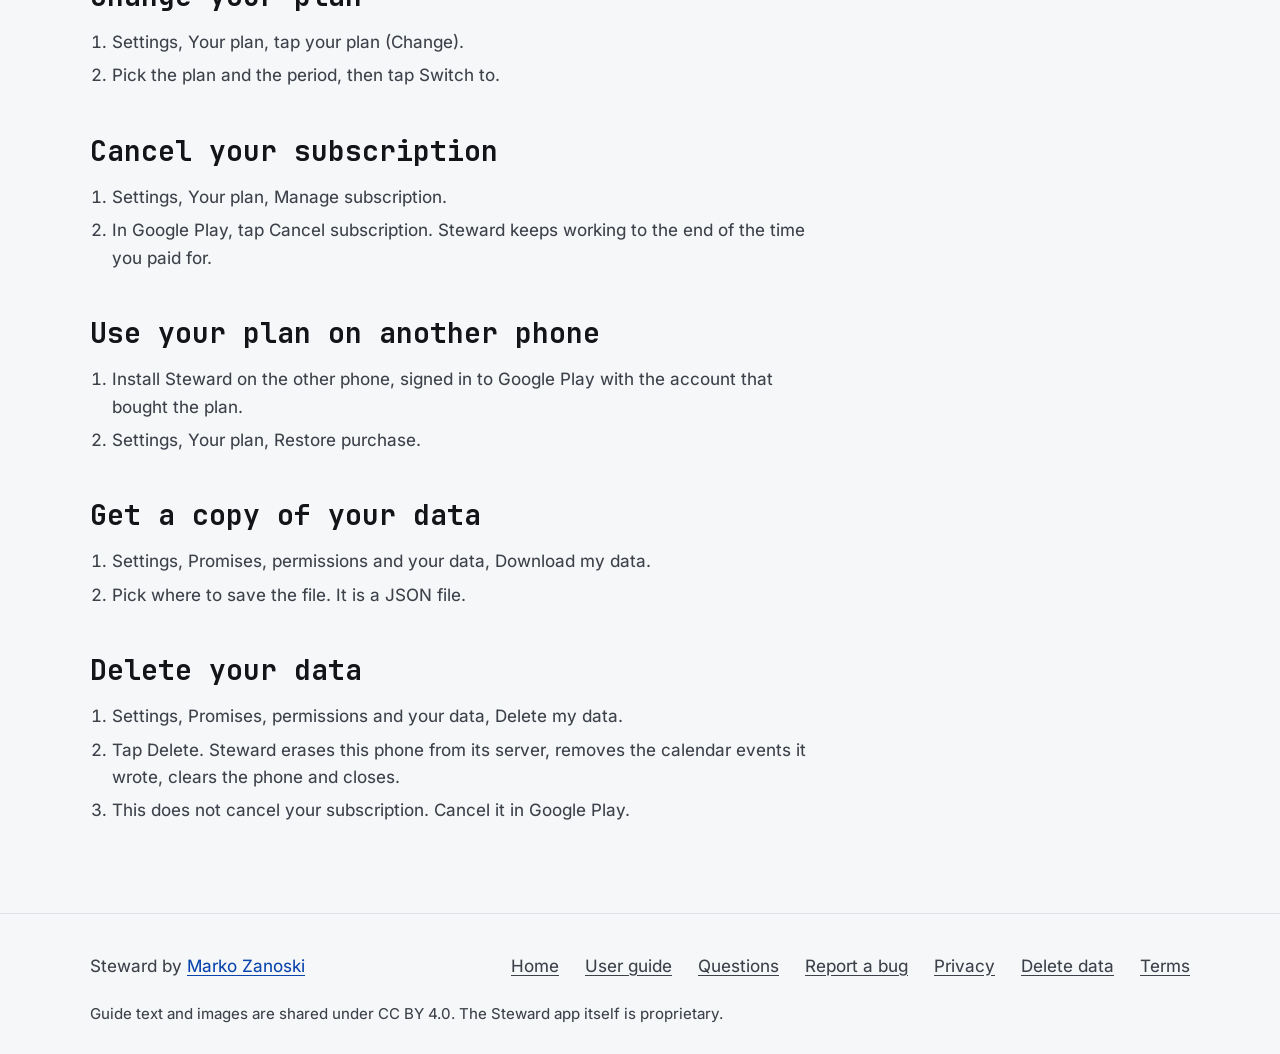
==== commit cb443c6f: "Guide follows 1.4: Your plane, the shared flight card, the pass rules Steward 1.4 (9) went to produc" ====
--- a/docs/cookbook.html
+++ b/docs/cookbook.html
@@ -308,7 +308,7 @@
     <ol><li>Keep your first boarding pass. On Android 13 and newer, Steward offers the tile once: tap Add.</li><li>Missed it? Edit your Quick Settings tiles and drag in Boarding pass. It shows your next pass, one tap away.</li></ol>
 
     <h2>Share your ETA</h2>
-    <ol><li>Open the flight and tap Share.</li><li>Pick the app to send it with, or Copy live link.</li><li>To end it early: the flight, then Stop sharing the live link.</li></ol>
+    <ol><li>Open the flight and tap Share.</li><li>Pick the app to send it with, or Copy live link. The chat shows a card of the flight, and the page follows it live in the reader's own time.</li><li>To end it early: the flight, then Stop sharing the live link.</li></ol>
 
     <h2>Know when to leave for the airport</h2>
     <ol><li>Settings, Leaving for the airport, set Time to the airport and Be at the airport.</li><li>For a guess from where you are on the day, turn on From where I am. The longer time wins.</li></ol>
@@ -319,8 +319,11 @@
     <h2>Follow a connection</h2>
     <ol><li>Add every leg of the trip, or share the booking or boarding pass so Steward adds them all.</li><li>Open the first flight. The Connecting flight card shows the next leg and how much time you have.</li><li>Tap the card to open the next leg. Back takes you to the leg before.</li><li>After you land, Next pass opens the boarding pass for the next leg.</li></ol>
 
+    <h2>See how your flight usually does</h2>
+    <ol><li>Open the flight and tap My plane.</li><li>At the top: how late it usually leaves and lands. Below: your plane, and from 25 hours out the plane before yours.</li></ol>
+
     <h2>See a photo of your plane</h2>
-    <ol><li>Open the flight and tap the Aircraft row. Or tap My plane, then the plane row.</li><li>The photo shows with the photographer's name. Tap the credit to open the photo page on Planespotters.net.</li></ol>
+    <ol><li>Open the flight and tap the Plane box or the Aircraft row. Or tap My plane for the photo with the plane's age, seats and engines.</li><li>The photo shows with the photographer's name. Tap the credit to open the photo page on Planespotters.net.</li></ol>
 
     <h2>Keep flights in your calendar</h2>
     <ol><li>Settings, Calendar, turn on Keep flights in my calendar, and allow the calendar.</li><li>Each flight is written with its latest times, terminal and gate. Turn it off and every event Steward wrote is removed.</li></ol>
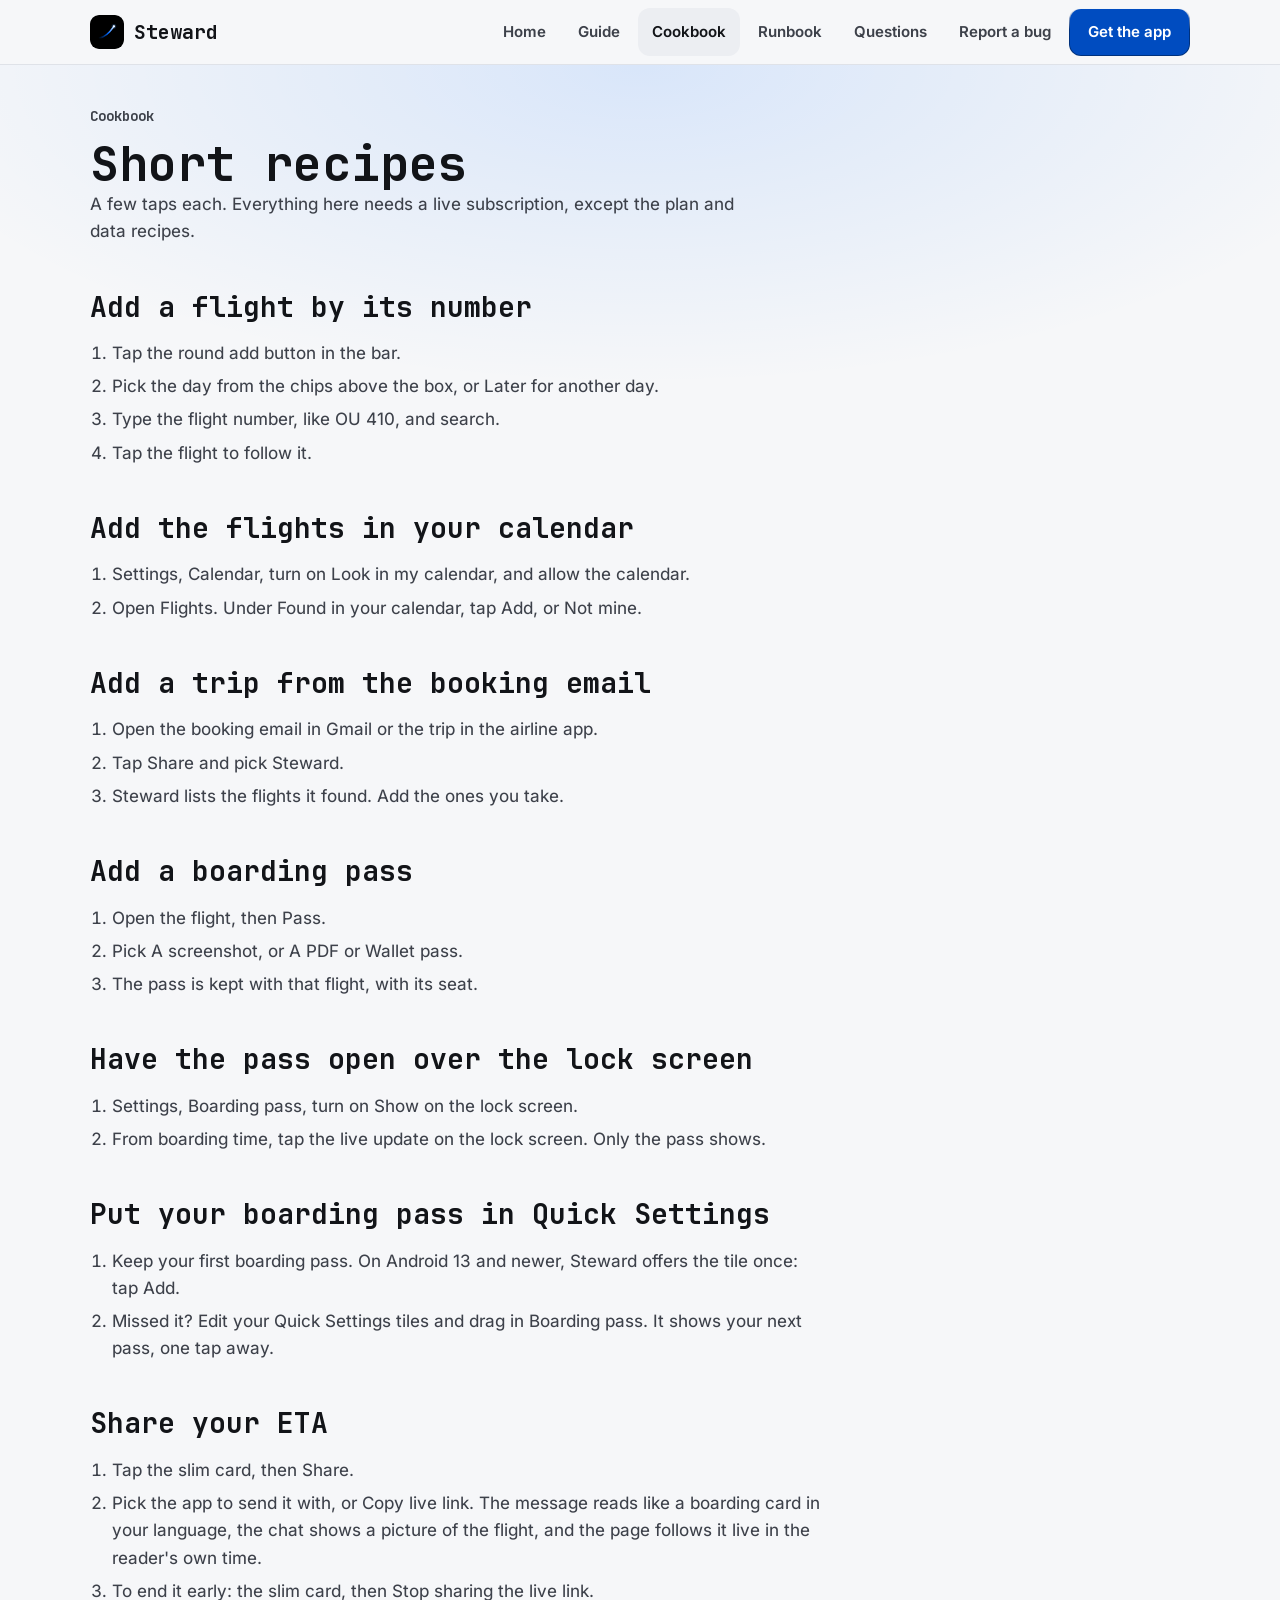
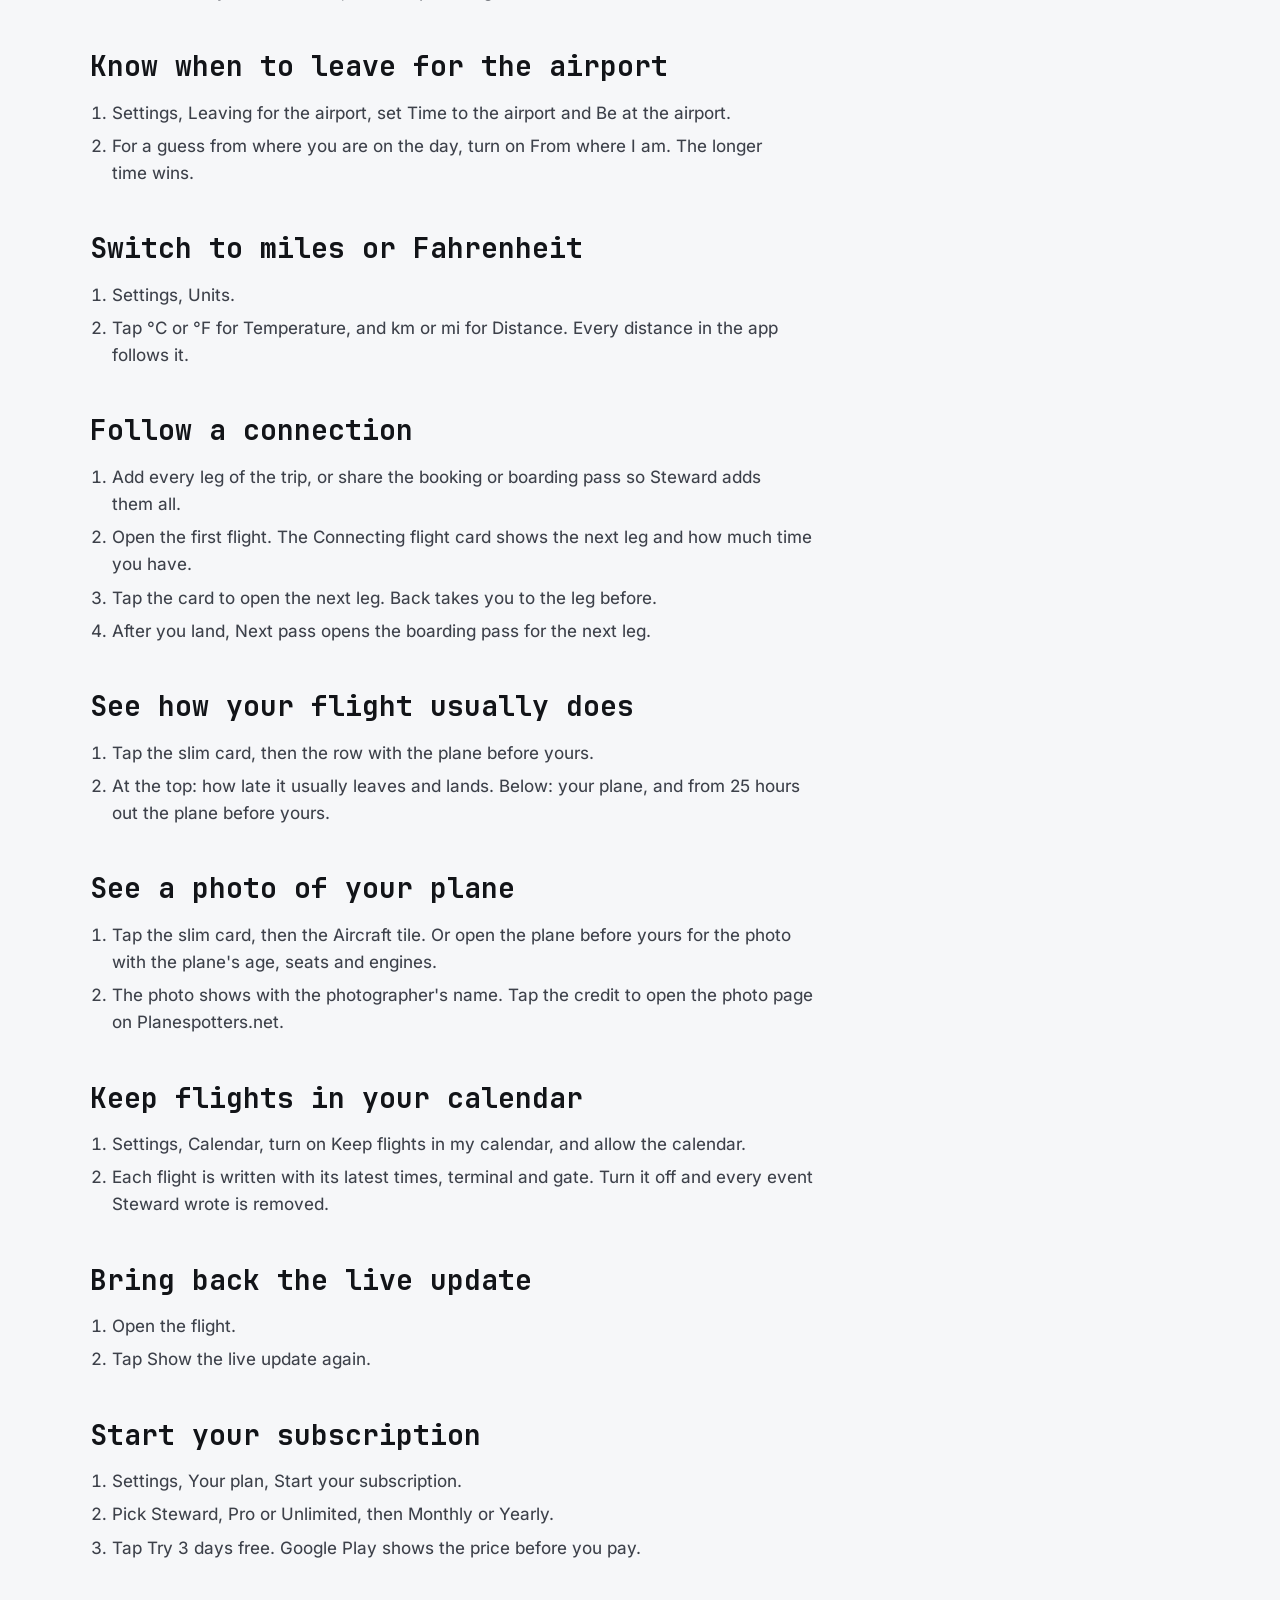
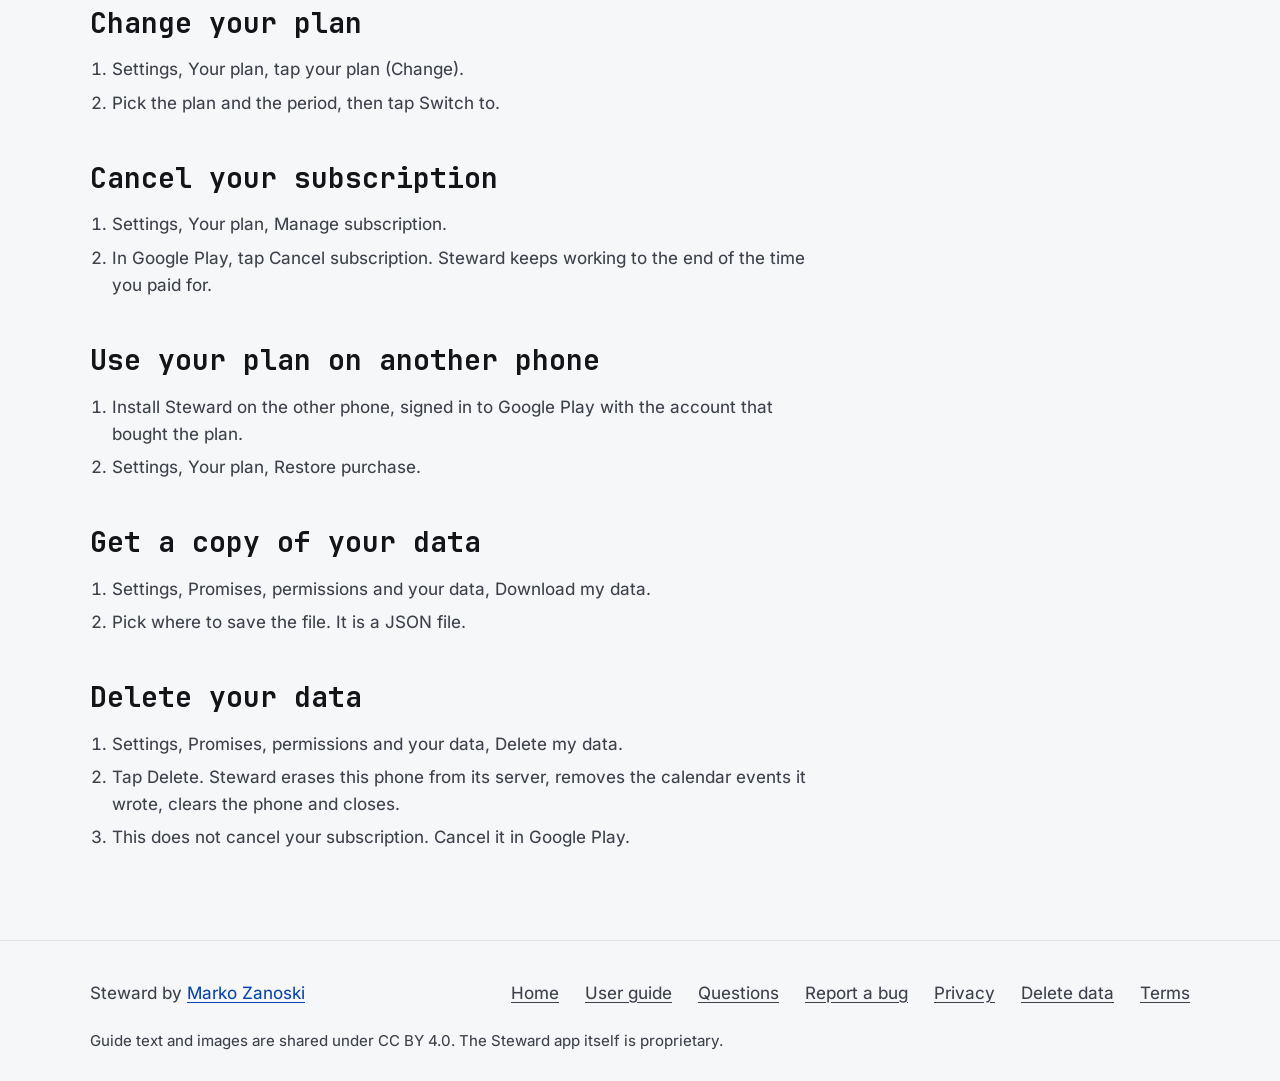
==== commit b7926bc5: "Guide: flight sheet replaces the flight screen; share and plane steps follow the new home" ====
--- a/docs/cookbook.html
+++ b/docs/cookbook.html
@@ -308,7 +308,7 @@
     <ol><li>Keep your first boarding pass. On Android 13 and newer, Steward offers the tile once: tap Add.</li><li>Missed it? Edit your Quick Settings tiles and drag in Boarding pass. It shows your next pass, one tap away.</li></ol>
 
     <h2>Share your ETA</h2>
-    <ol><li>Open the flight and tap Share.</li><li>Pick the app to send it with, or Copy live link. The chat shows a card of the flight, and the page follows it live in the reader's own time.</li><li>To end it early: the flight, then Stop sharing the live link.</li></ol>
+    <ol><li>Tap the slim card, then Share.</li><li>Pick the app to send it with, or Copy live link. The message reads like a boarding card in your language, the chat shows a picture of the flight, and the page follows it live in the reader's own time.</li><li>To end it early: the slim card, then Stop sharing the live link.</li></ol>
 
     <h2>Know when to leave for the airport</h2>
     <ol><li>Settings, Leaving for the airport, set Time to the airport and Be at the airport.</li><li>For a guess from where you are on the day, turn on From where I am. The longer time wins.</li></ol>
@@ -320,10 +320,10 @@
     <ol><li>Add every leg of the trip, or share the booking or boarding pass so Steward adds them all.</li><li>Open the first flight. The Connecting flight card shows the next leg and how much time you have.</li><li>Tap the card to open the next leg. Back takes you to the leg before.</li><li>After you land, Next pass opens the boarding pass for the next leg.</li></ol>
 
     <h2>See how your flight usually does</h2>
-    <ol><li>Open the flight and tap My plane.</li><li>At the top: how late it usually leaves and lands. Below: your plane, and from 25 hours out the plane before yours.</li></ol>
+    <ol><li>Tap the slim card, then the row with the plane before yours.</li><li>At the top: how late it usually leaves and lands. Below: your plane, and from 25 hours out the plane before yours.</li></ol>
 
     <h2>See a photo of your plane</h2>
-    <ol><li>Open the flight and tap the Plane box or the Aircraft row. Or tap My plane for the photo with the plane's age, seats and engines.</li><li>The photo shows with the photographer's name. Tap the credit to open the photo page on Planespotters.net.</li></ol>
+    <ol><li>Tap the slim card, then the Aircraft tile. Or open the plane before yours for the photo with the plane's age, seats and engines.</li><li>The photo shows with the photographer's name. Tap the credit to open the photo page on Planespotters.net.</li></ol>
 
     <h2>Keep flights in your calendar</h2>
     <ol><li>Settings, Calendar, turn on Keep flights in my calendar, and allow the calendar.</li><li>Each flight is written with its latest times, terminal and gate. Turn it off and every event Steward wrote is removed.</li></ol>
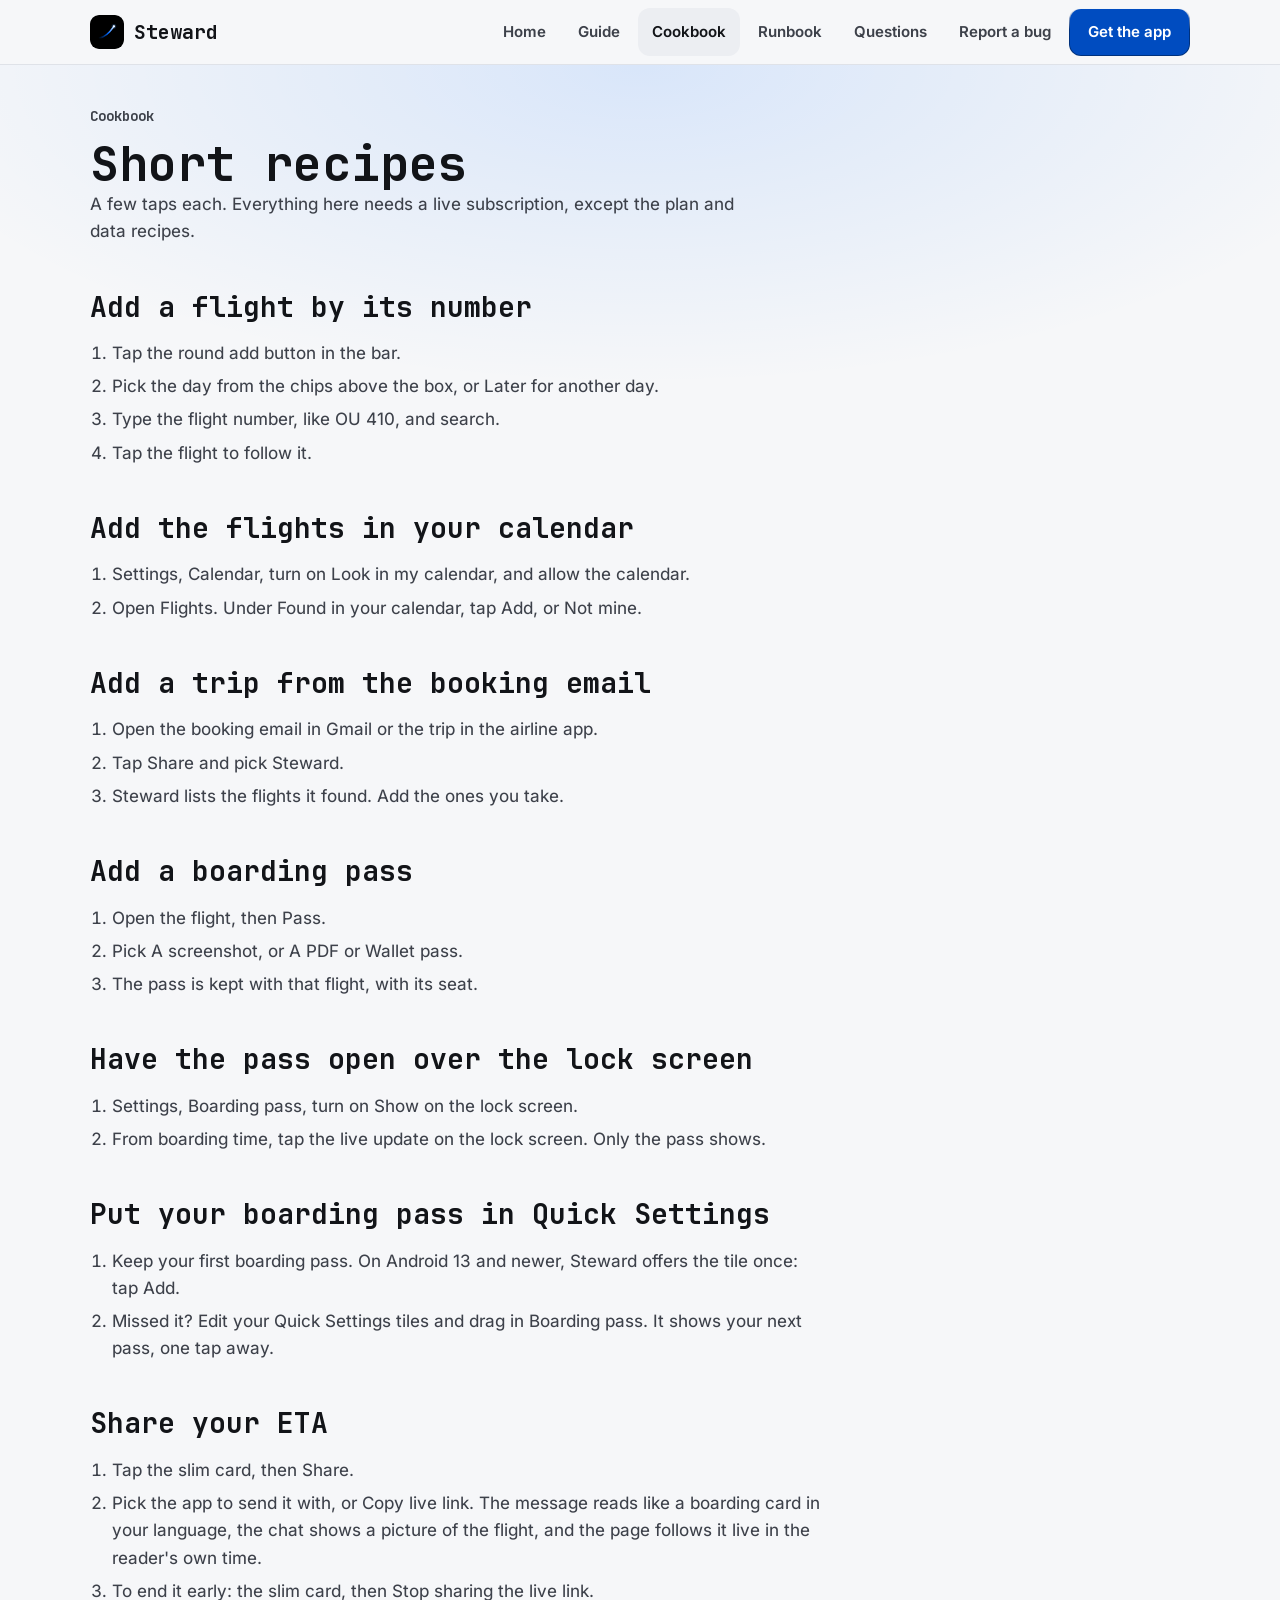
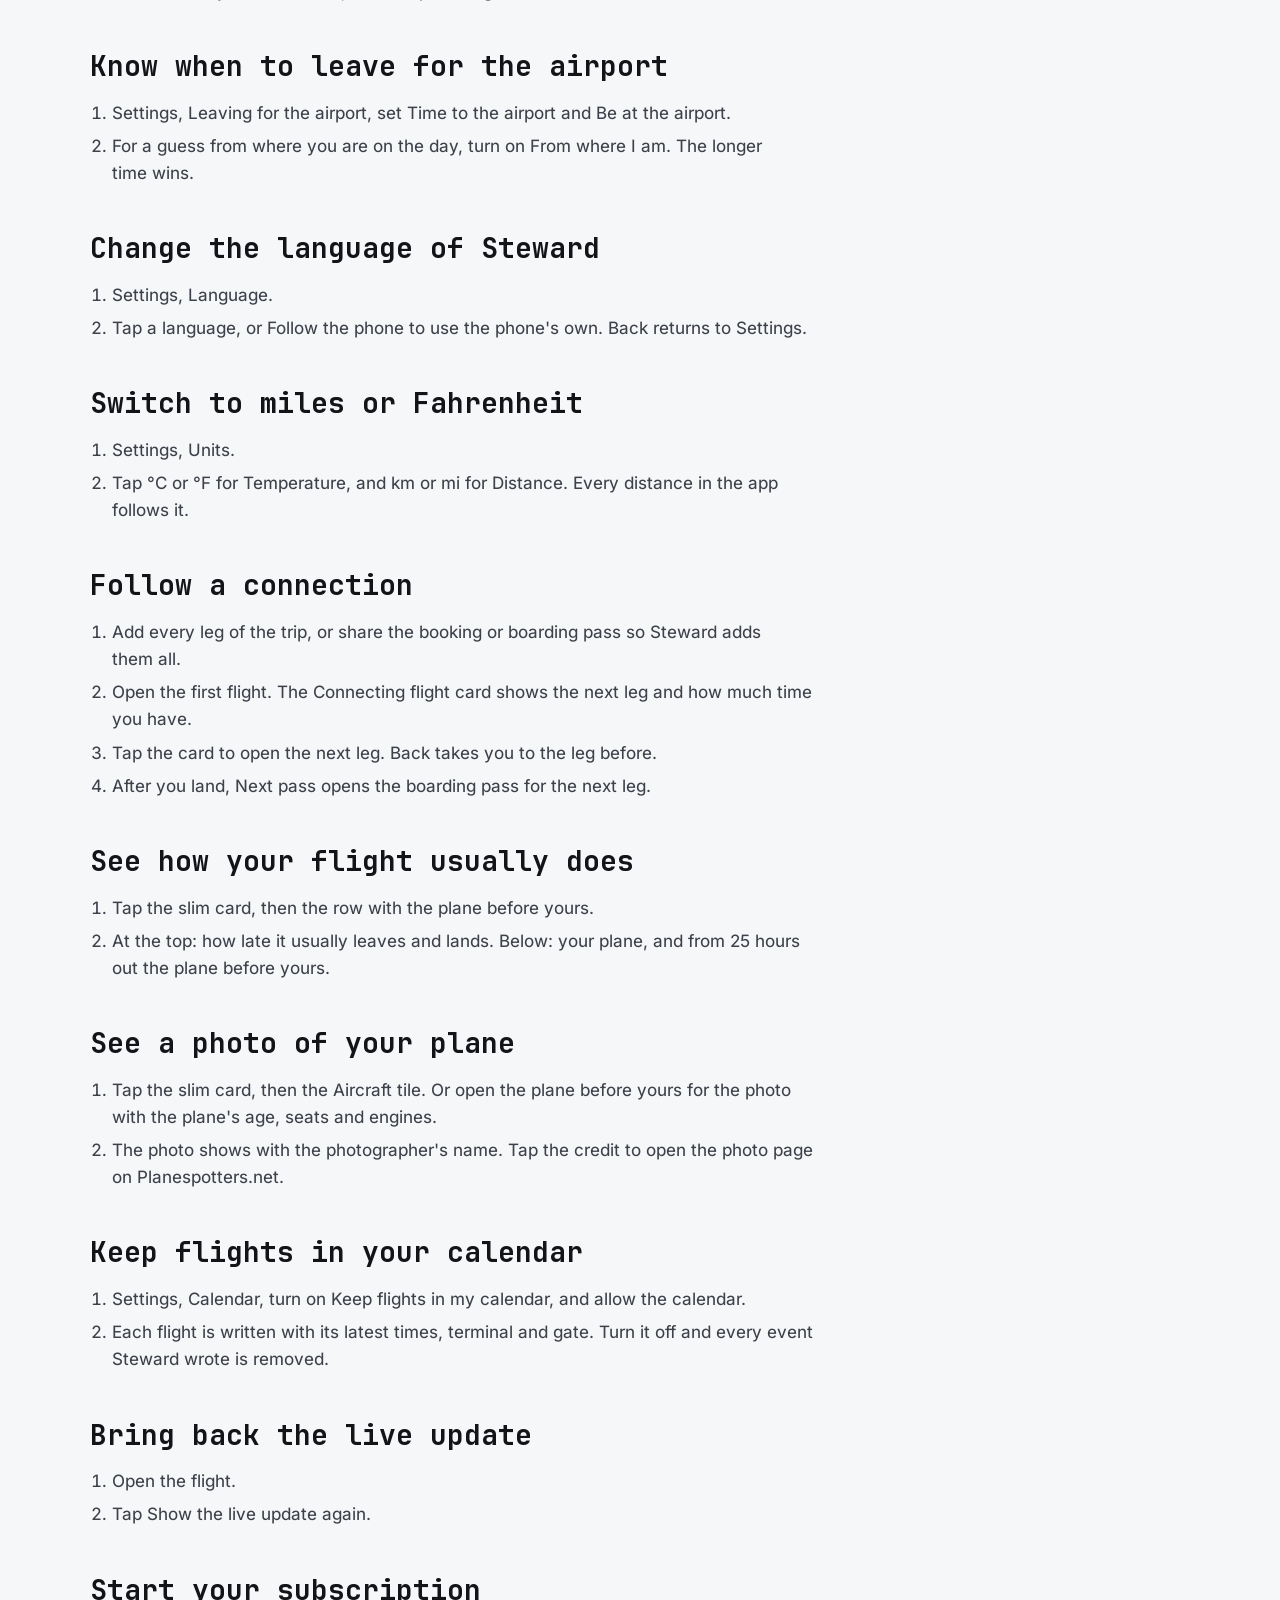
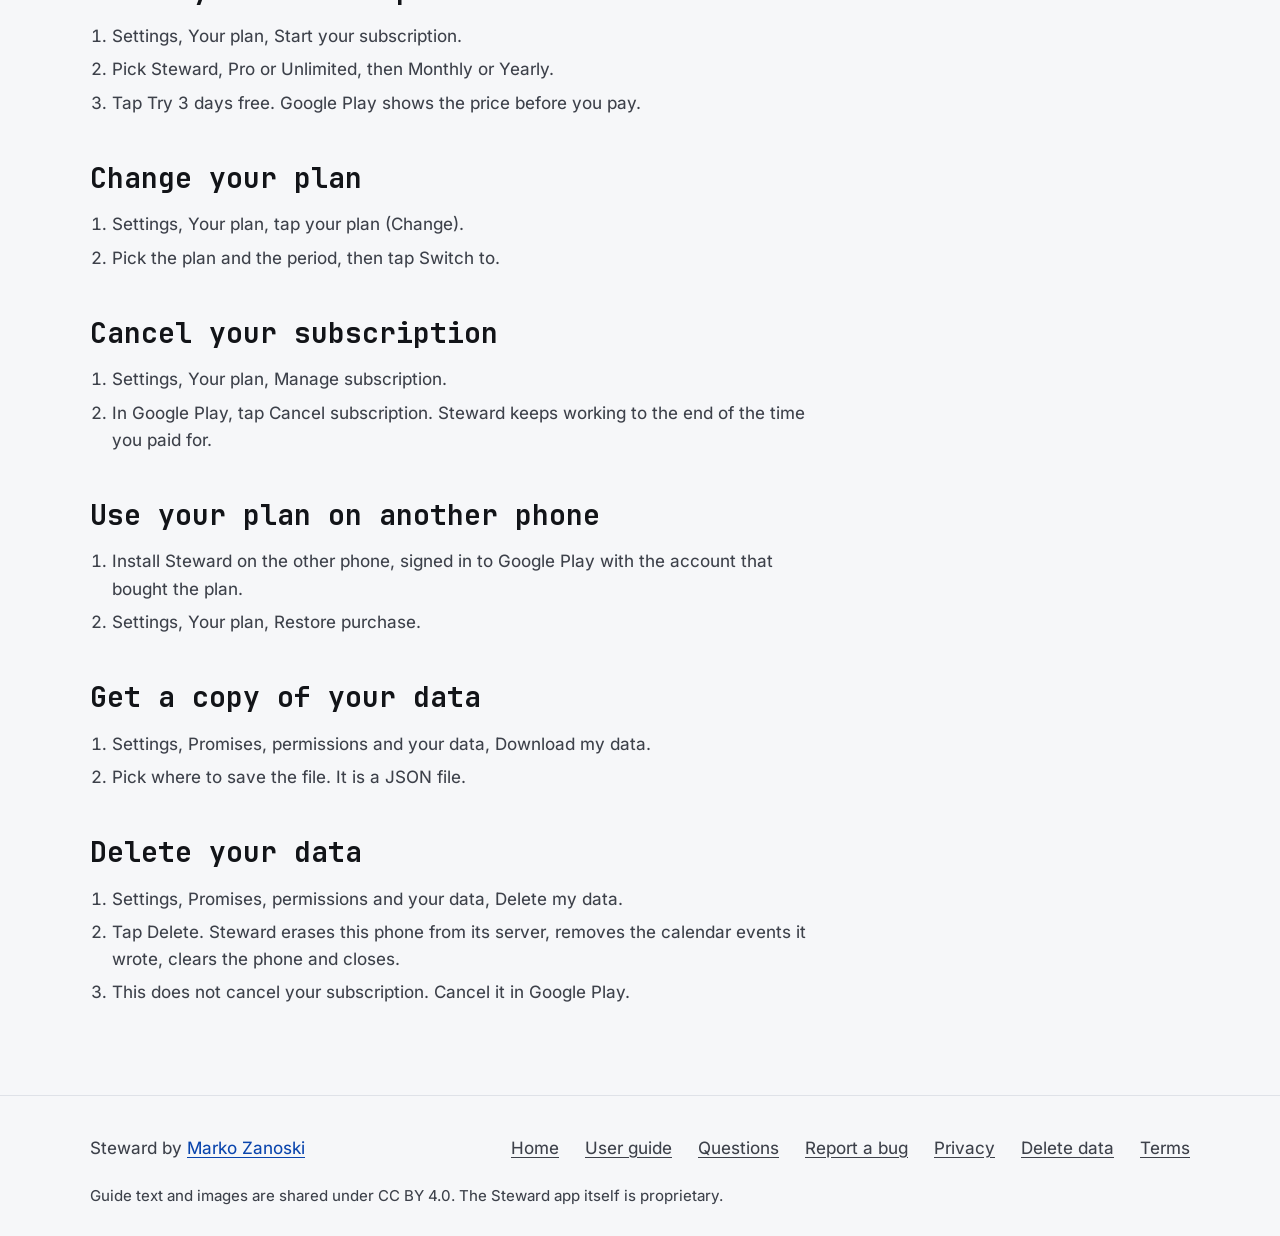
==== commit 71aef8a1: "Guide: Settings, Language page and how to change Steward's language" ====
--- a/docs/cookbook.html
+++ b/docs/cookbook.html
@@ -313,6 +313,9 @@
     <h2>Know when to leave for the airport</h2>
     <ol><li>Settings, Leaving for the airport, set Time to the airport and Be at the airport.</li><li>For a guess from where you are on the day, turn on From where I am. The longer time wins.</li></ol>
 
+    <h2>Change the language of Steward</h2>
+    <ol><li>Settings, Language.</li><li>Tap a language, or Follow the phone to use the phone's own. Back returns to Settings.</li></ol>
+
     <h2>Switch to miles or Fahrenheit</h2>
     <ol><li>Settings, Units.</li><li>Tap °C or °F for Temperature, and km or mi for Distance. Every distance in the app follows it.</li></ol>
 
